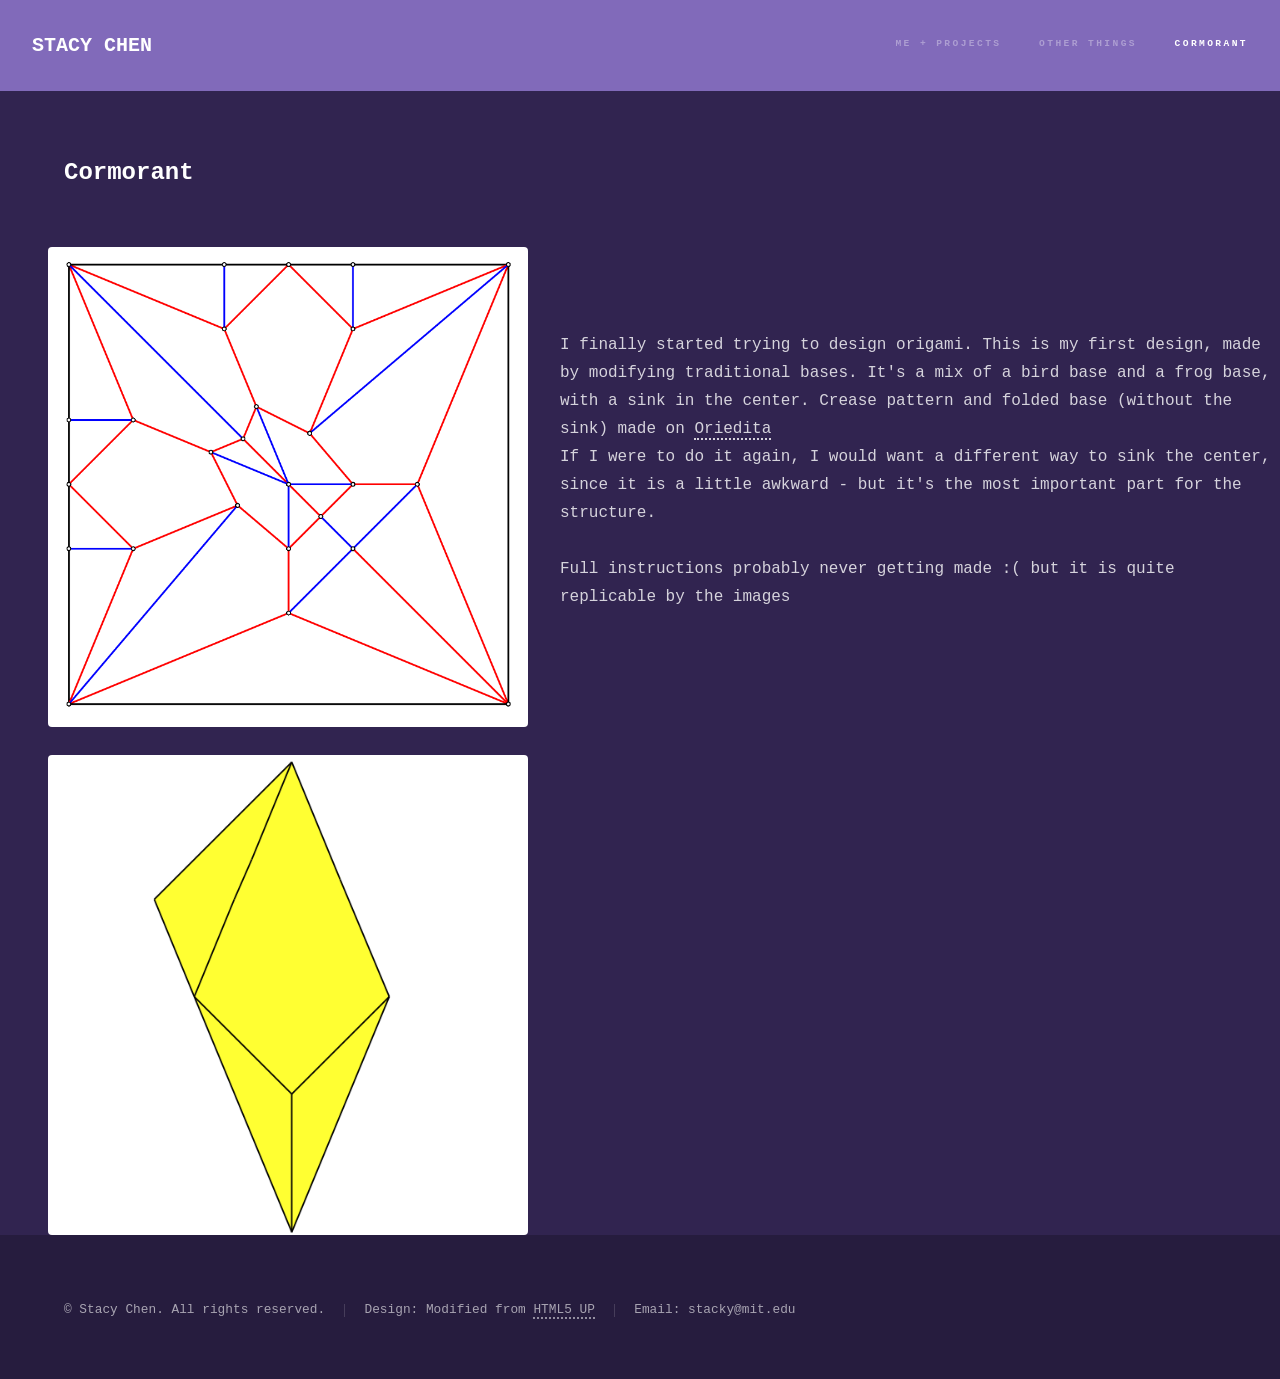
==== cormorant.html @ 3cd96c9f "init of website" ====
<!DOCTYPE HTML>
<html>
	<head>
		<title>Stacy Chen - Cormorant</title>
		<meta charset="utf-8" />
		<meta name="viewport" content="width=device-width, initial-scale=1, user-scalable=no" />
		<link rel="stylesheet" href="assets/css/main.css" />
		<noscript><link rel="stylesheet" href="assets/css/noscript.css" /></noscript>
	</head>
	<body class="is-preload">

		<!-- Header -->
			<header id="header">
				<a href="index.html" class="title">STACY CHEN</a>
				<nav>
					<ul>
						<li><a href="index.html">Me + Projects</a></li>
						<li><a href="generic.html">Other things</a></li>
						<li><a href="#"  class="active">Cormorant</a></li>
					</ul>
				</nav>
			</header>
			<div>
				<section id="main" class="wrapper">
					<div class="inner">
						<h2 class="major">Cormorant</h2>
					</div>
					<div class="container">
						<img src="images/cormorant_base_cp.png" alt="cormorant crease pattern">
						<div class="text">
							<p>
								I finally started trying to design origami. This is my first design, made by modifying traditional bases.
								It's a mix of a bird base and a frog base, with a sink in the center. Crease pattern and folded base 
								(without the sink) made on <a href="https://oriedita.github.io/">Oriedita</a>
								<br>
								If I were to do it again, I would want a different way to sink the center, since it is a little awkward 
								- but it's the most important part for the structure.
								<br><br>
								Full instructions probably never getting made :( but it is quite replicable by the images
							</p>
						</div>
					</div>
					<br>  	
					<div class="container">
						<img src="images/cormorant_base_folded.png" alt="cormorant folded base without sink">
					</div>
				</section>

			</div>

		<!-- Footer -->
			<footer id="footer" class="wrapper alt">
				<div class="inner">
					<ul class="menu">
						<li>&copy; Stacy Chen. All rights reserved.</li><li>Design: Modified from <a href="http://html5up.net">HTML5 UP</a></li><li>Email: stacky@mit.edu</li>
					</ul>
				</div>
			</footer>

		<!-- Scripts -->
			<script src="assets/js/jquery.min.js"></script>
			<script src="assets/js/jquery.scrollex.min.js"></script>
			<script src="assets/js/jquery.scrolly.min.js"></script>
			<script src="assets/js/browser.min.js"></script>
			<script src="assets/js/breakpoints.min.js"></script>
			<script src="assets/js/util.js"></script>
			<script src="assets/js/main.js"></script>

	</body>
</html>
---- assets/css/main.css ----
@import url(fontawesome-all.min.css);

/*
	Hyperspace by HTML5 UP
	html5up.net | @ajlkn
	Free for personal and commercial use under the CCA 3.0 license (html5up.net/license)
*/

html, body, div, span, applet, object,
iframe, h1, h2, h3, h4, h5, h6, p, blockquote,
pre, a, abbr, acronym, address, big, cite,
code, del, dfn, em, img, ins, kbd, q, s, samp,
small, strike, strong, sub, sup, tt, var, b,
u, i, center, dl, dt, dd, ol, ul, li, fieldset,
form, label, legend, table, caption, tbody,
tfoot, thead, tr, th, td, article, aside,
canvas, details, embed, figure, figcaption,
footer, header, hgroup, menu, nav, output, ruby,
section, summary, time, mark, audio, video {
	margin: 0;
	padding: 0;
	border: 0;
	font-size: 100%;
	font-family: "Consolas", monaco, monospace;
	vertical-align: baseline;}

	
article, aside, details, figcaption, figure,
footer, header, hgroup, menu, nav, section {
	display: block;}

body {
	line-height: 1;
}

ol, ul {
	list-style: none;
}

blockquote, q {
	quotes: none;
}

	blockquote:before, blockquote:after, q:before, q:after {
		content: '';
		content: none;
	}

table {
	border-collapse: collapse;
	border-spacing: 0;
}

body {
	-webkit-text-size-adjust: none;
}

mark {
	background-color: transparent;
	color: inherit;
}

input::-moz-focus-inner {
	border: 0;
	padding: 0;
}

input, select, textarea {
	-moz-appearance: none;
	-webkit-appearance: none;
	-ms-appearance: none;
	appearance: none;
}

/* Basic */

	@-ms-viewport {
		width: device-width;
	}

	body {
		-ms-overflow-style: scrollbar;
	}

	@media screen and (max-width: 480px) {

		html, body {
			min-width: 320px;
		}

	}

	html {
		box-sizing: border-box;
	}

	*, *:before, *:after {
		box-sizing: inherit;
	}

	body {
		background: #312450;
	}

		body.is-preload *, body.is-preload *:before, body.is-preload *:after {
			-moz-animation: none !important;
			-webkit-animation: none !important;
			-ms-animation: none !important;
			animation: none !important;
			-moz-transition: none !important;
			-webkit-transition: none !important;
			-ms-transition: none !important;
			transition: none !important;
		}

/* Type */

	body, input, select, textarea {
		color: rgba(255, 255, 255, 0.8);
		font-family: Arial, Helvetica, sans-serif;
		font-size: 16.5pt;
		font-weight: normal;
		line-height: 1.75;
	}

		@media screen and (max-width: 1680px) {

			body, input, select, textarea {
				font-size: 13pt;
			}

		}

		@media screen and (max-width: 1280px) {

			body, input, select, textarea {
				font-size: 12pt;
			}

		}

		@media screen and (max-width: 360px) {

			body, input, select, textarea {
				font-size: 11pt;
			}

		}

	a {
		-moz-transition: color 0.2s ease, border-bottom-color 0.2s ease;
		-webkit-transition: color 0.2s ease, border-bottom-color 0.2s ease;
		-ms-transition: color 0.2s ease, border-bottom-color 0.2s ease;
		transition: color 0.2s ease, border-bottom-color 0.2s ease;
		border-bottom: dotted 2px rgba(255, 255, 255, 0.8);
		color: inherit;
		text-decoration: none;
	}

		a:hover {
			border-bottom-color: transparent;
			color: #ffffff;
		}

	strong, b {
		color: #ffffff;
		font-weight: bold;
	}

	em, i {
		font-style: italic;
	}

	p {
		margin: 0 0 2em 0;
	}

	h1, h2, h3, h4, h5, h6 {
		color: #ffffff;
		font-weight: bold;
		line-height: 1.5;
		margin: 0 0 1em 0;
		
	}

		h1 a, h2 a, h3 a, h4 a, h5 a, h6 a {
			color: inherit;
			text-decoration: none;
		}

	h1 {
		font-size: 2.75em;
		margin-top: -3em;
	}

		h1.major {
			margin: 0 0 1.3em 0;
			position: relative;
			padding-bottom: 0.35em;
		}

			h1.major:after {
				background-image: -moz-linear-gradient(to right, #5e42a6, #b74e91);
				background-image: -webkit-linear-gradient(to right, #5e42a6, #b74e91);
				background-image: -ms-linear-gradient(to right, #5e42a6, #b74e91);
				background-image: linear-gradient(to right, #5e42a6, #b74e91);
				-moz-transition: max-width 0.2s ease;
				-webkit-transition: max-width 0.2s ease;
				-ms-transition: max-width 0.2s ease;
				transition: max-width 0.2s ease;
				border-radius: 0.2em;
				bottom: 0;
				content: '';
				height: 0.05em;
				position: absolute;
				right: 0;
				width: 100%;
			}

	h2 {
		font-size: 1.5em;
	}

	h3 {
		font-size: 1.1em;
	}

	h4 {
		font-size: 1em;
	}

	h5 {
		font-size: 0.8em;
	}

	h6 {
		font-size: 0.6em;
	}

	@media screen and (max-width: 736px) {

		h1 {
			font-size: 2em;
		}

		h2 {
			font-size: 1.25em;
		}

		h3 {
			font-size: 1em;
		}

		h4 {
			font-size: 0.8em;
		}

		h5 {
			font-size: 0.6em;
		}

		h6 {
			font-size: 0.6em;
		}

	}

	sub {
		font-size: 0.8em;
		position: relative;
		top: 0.5em;
	}

	sup {
		font-size: 0.8em;
		position: relative;
		top: -0.5em;
	}

	blockquote {
		border-left: solid 4px rgba(255, 255, 255, 0.15);
		font-style: italic;
		margin: 0 0 2em 0;
		padding: 0.5em 0 0.5em 2em;
	}

	code {
		background: rgba(255, 255, 255, 0.05);
		border-radius: 0.25em;
		border: solid 1px rgba(255, 255, 255, 0.15);
		font-family: "Courier New", monospace;
		font-size: 0.9em;
		margin: 0 0.25em;
		padding: 0.25em 0.65em;
	}

	pre {
		-webkit-overflow-scrolling: touch;
		font-family: "Courier New", monospace;
		font-size: 0.9em;
		margin: 0 0 2em 0;
	}

		pre code {
			display: block;
			line-height: 1.75em;
			padding: 1em 1.5em;
			overflow-x: auto;
		}

	hr {
		border: 0;
		border-bottom: solid 1px rgba(255, 255, 255, 0.15);
		margin: 2em 0;
	}

		hr.major {
			margin: 3em 0;
		}

	.align-left {
		text-align: left;
	}

	.align-center {
		text-align: center;
	}

	.align-right {
		text-align: right;
	}

.image-row {
  display: flex;
  flex-direction: row;
  justify-content: flex-start; /* Aligns left if there are fewer than 3 items */
  gap: 20px;
  flex-wrap: wrap; /* Allows 4th+ images to wrap to a new row */
}

.image-item {
  /* Calculates width for exactly 3 columns minus the gaps */
  flex: 0 1 calc(33.333% - 14px); 
  margin: 0;
  text-align: center;
  box-sizing: border-box;
}

.image-item img {
  width: 100%;
  height: auto;
  border-radius: 8px;
}

.image-item figcaption {
  margin-top: 10px;
  font-size: 0.9rem;
  color: rgba(255, 255, 255, 0.8);
}

.image-item.lighten-image {
  			/* Smooth transition animation */
			transition: filter 0.3s ease; 
		}

			.image-item.lighten-image:hover {
				/* 100% is normal. Values above 100% make it lighter */
				filter: brightness(130%); 
			}

/* Tablet view: 2 images per row */
@media (max-width: 900px) {
  .image-item {
    flex: 0 1 calc(50% - 10px);
  }
}

/* Mobile view: Stacks 1 image per row */
@media (max-width: 600px) {
  .image-item {
    flex: 0 1 100%;
  }
}


/* Row */

	/* .row {
		display: flex;
		flex-wrap: wrap;
		box-sizing: border-box;
		align-items: stretch;
	}

		.row > * {
			box-sizing: border-box;
		}

		.row.gtr-uniform > * > :last-child {
			margin-bottom: 0;
		}

		.row.aln-left {
			justify-content: flex-start;
		}

		.row.aln-center {
			justify-content: center;
		}

		.row.aln-right {
			justify-content: flex-end;
		}

		.row.aln-top {
			align-items: flex-start;
		}

		.row.aln-middle {
			align-items: center;
		}

		.row.aln-bottom {
			align-items: flex-end;
		}

		.row > .imp {
			order: -1;
		}

		.row > .col-1 {
			width: 8.33333%;
		}

		.row > .off-1 {
			margin-left: 8.33333%;
		}

		.row > .col-2 {
			width: 16.66667%;
		}

		.row > .off-2 {
			margin-left: 16.66667%;
		}

		.row > .col-3 {
			width: 25%;
		}

		.row > .off-3 {
			margin-left: 25%;
		}

		.row > .col-4 {
			width: 33.33333%;
		}

		.row > .off-4 {
			margin-left: 33.33333%;
		}

		.row > .col-5 {
			width: 41.66667%;
		}

		.row > .off-5 {
			margin-left: 41.66667%;
		}

		.row > .col-6 {
			width: 50%;
		}

		.row > .off-6 {
			margin-left: 50%;
		}

		.row > .col-7 {
			width: 58.33333%;
		}

		.row > .off-7 {
			margin-left: 58.33333%;
		}

		.row > .col-8 {
			width: 66.66667%;
		}

		.row > .off-8 {
			margin-left: 66.66667%;
		}

		.row > .col-9 {
			width: 75%;
		}

		.row > .off-9 {
			margin-left: 75%;
		}

		.row > .col-10 {
			width: 83.33333%;
		}

		.row > .off-10 {
			margin-left: 83.33333%;
		}

		.row > .col-11 {
			width: 91.66667%;
		}

		.row > .off-11 {
			margin-left: 91.66667%;
		}

		.row > .col-12 {
			width: 100%;
		}

		.row > .off-12 {
			margin-left: 100%;
		}

		.row.gtr-0 {
			margin-top: 0;
			margin-left: 0em;
		}

			.row.gtr-0 > * {
				padding: 0 0 0 0em;
			}

			.row.gtr-0.gtr-uniform {
				margin-top: 0em;
			}

				.row.gtr-0.gtr-uniform > * {
					padding-top: 0em;
				}

		.row.gtr-25 {
			margin-top: 0;
			margin-left: -0.375em;
		}

			.row.gtr-25 > * {
				padding: 0 0 0 0.375em;
			}

			.row.gtr-25.gtr-uniform {
				margin-top: -0.375em;
			}

				.row.gtr-25.gtr-uniform > * {
					padding-top: 0.375em;
				}

		.row.gtr-50 {
			margin-top: 0;
			margin-left: -0.75em;
		}

			.row.gtr-50 > * {
				padding: 0 0 0 0.75em;
			}

			.row.gtr-50.gtr-uniform {
				margin-top: -0.75em;
			}

				.row.gtr-50.gtr-uniform > * {
					padding-top: 0.75em;
				}

		.row {
			margin-top: 0;
			margin-left: -1.5em;
		}

			.row > * {
				padding: 0 0 0 1.5em;
			}

			.row.gtr-uniform {
				margin-top: -1.5em;
			}

				.row.gtr-uniform > * {
					padding-top: 1.5em;
				}

		.row.gtr-150 {
			margin-top: 0;
			margin-left: -2.25em;
		}

			.row.gtr-150 > * {
				padding: 0 0 0 2.25em;
			}

			.row.gtr-150.gtr-uniform {
				margin-top: -2.25em;
			}

				.row.gtr-150.gtr-uniform > * {
					padding-top: 2.25em;
				}

		.row.gtr-200 {
			margin-top: 0;
			margin-left: -3em;
		}

			.row.gtr-200 > * {
				padding: 0 0 0 3em;
			}

			.row.gtr-200.gtr-uniform {
				margin-top: -3em;
			}

				.row.gtr-200.gtr-uniform > * {
					padding-top: 3em;
				}

		@media screen and (max-width: 1680px) {

			.row {
				display: flex;
				flex-wrap: wrap;
				box-sizing: border-box;
				align-items: stretch;
			}

				.row > * {
					box-sizing: border-box;
				}

				.row.gtr-uniform > * > :last-child {
					margin-bottom: 0;
				}

				.row.aln-left {
					justify-content: flex-start;
				}

				.row.aln-center {
					justify-content: center;
				}

				.row.aln-right {
					justify-content: flex-end;
				}

				.row.aln-top {
					align-items: flex-start;
				}

				.row.aln-middle {
					align-items: center;
				}

				.row.aln-bottom {
					align-items: flex-end;
				}

				.row > .imp-xlarge {
					order: -1;
				}

				.row > .col-1-xlarge {
					width: 8.33333%;
				}

				.row > .off-1-xlarge {
					margin-left: 8.33333%;
				}

				.row > .col-2-xlarge {
					width: 16.66667%;
				}

				.row > .off-2-xlarge {
					margin-left: 16.66667%;
				}

				.row > .col-3-xlarge {
					width: 25%;
				}

				.row > .off-3-xlarge {
					margin-left: 25%;
				}

				.row > .col-4-xlarge {
					width: 33.33333%;
				}

				.row > .off-4-xlarge {
					margin-left: 33.33333%;
				}

				.row > .col-5-xlarge {
					width: 41.66667%;
				}

				.row > .off-5-xlarge {
					margin-left: 41.66667%;
				}

				.row > .col-6-xlarge {
					width: 50%;
				}

				.row > .off-6-xlarge {
					margin-left: 50%;
				}

				.row > .col-7-xlarge {
					width: 58.33333%;
				}

				.row > .off-7-xlarge {
					margin-left: 58.33333%;
				}

				.row > .col-8-xlarge {
					width: 66.66667%;
				}

				.row > .off-8-xlarge {
					margin-left: 66.66667%;
				}

				.row > .col-9-xlarge {
					width: 75%;
				}

				.row > .off-9-xlarge {
					margin-left: 75%;
				}

				.row > .col-10-xlarge {
					width: 83.33333%;
				}

				.row > .off-10-xlarge {
					margin-left: 83.33333%;
				}

				.row > .col-11-xlarge {
					width: 91.66667%;
				}

				.row > .off-11-xlarge {
					margin-left: 91.66667%;
				}

				.row > .col-12-xlarge {
					width: 100%;
				}

				.row > .off-12-xlarge {
					margin-left: 100%;
				}

				.row.gtr-0 {
					margin-top: 0;
					margin-left: 0em;
				}

					.row.gtr-0 > * {
						padding: 0 0 0 0em;
					}

					.row.gtr-0.gtr-uniform {
						margin-top: 0em;
					}

						.row.gtr-0.gtr-uniform > * {
							padding-top: 0em;
						}

				.row.gtr-25 {
					margin-top: 0;
					margin-left: -0.375em;
				}

					.row.gtr-25 > * {
						padding: 0 0 0 0.375em;
					}

					.row.gtr-25.gtr-uniform {
						margin-top: -0.375em;
					}

						.row.gtr-25.gtr-uniform > * {
							padding-top: 0.375em;
						}

				.row.gtr-50 {
					margin-top: 0;
					margin-left: -0.75em;
				}

					.row.gtr-50 > * {
						padding: 0 0 0 0.75em;
					}

					.row.gtr-50.gtr-uniform {
						margin-top: -0.75em;
					}

						.row.gtr-50.gtr-uniform > * {
							padding-top: 0.75em;
						}

				.row {
					margin-top: 0;
					margin-left: -1.5em;
				}

					.row > * {
						padding: 0 0 0 1.5em;
					}

					.row.gtr-uniform {
						margin-top: -1.5em;
					}

						.row.gtr-uniform > * {
							padding-top: 1.5em;
						}

				.row.gtr-150 {
					margin-top: 0;
					margin-left: -2.25em;
				}

					.row.gtr-150 > * {
						padding: 0 0 0 2.25em;
					}

					.row.gtr-150.gtr-uniform {
						margin-top: -2.25em;
					}

						.row.gtr-150.gtr-uniform > * {
							padding-top: 2.25em;
						}

				.row.gtr-200 {
					margin-top: 0;
					margin-left: -3em;
				}

					.row.gtr-200 > * {
						padding: 0 0 0 3em;
					}

					.row.gtr-200.gtr-uniform {
						margin-top: -3em;
					}

						.row.gtr-200.gtr-uniform > * {
							padding-top: 3em;
						}

		}

		@media screen and (max-width: 1280px) {

			.row {
				display: flex;
				flex-wrap: wrap;
				box-sizing: border-box;
				align-items: stretch;
			}

				.row > * {
					box-sizing: border-box;
				}

				.row.gtr-uniform > * > :last-child {
					margin-bottom: 0;
				}

				.row.aln-left {
					justify-content: flex-start;
				}

				.row.aln-center {
					justify-content: center;
				}

				.row.aln-right {
					justify-content: flex-end;
				}

				.row.aln-top {
					align-items: flex-start;
				}

				.row.aln-middle {
					align-items: center;
				}

				.row.aln-bottom {
					align-items: flex-end;
				}

				.row > .imp-large {
					order: -1;
				}

				.row > .col-1-large {
					width: 8.33333%;
				}

				.row > .off-1-large {
					margin-left: 8.33333%;
				}

				.row > .col-2-large {
					width: 16.66667%;
				}

				.row > .off-2-large {
					margin-left: 16.66667%;
				}

				.row > .col-3-large {
					width: 25%;
				}

				.row > .off-3-large {
					margin-left: 25%;
				}

				.row > .col-4-large {
					width: 33.33333%;
				}

				.row > .off-4-large {
					margin-left: 33.33333%;
				}

				.row > .col-5-large {
					width: 41.66667%;
				}

				.row > .off-5-large {
					margin-left: 41.66667%;
				}

				.row > .col-6-large {
					width: 50%;
				}

				.row > .off-6-large {
					margin-left: 50%;
				}

				.row > .col-7-large {
					width: 58.33333%;
				}

				.row > .off-7-large {
					margin-left: 58.33333%;
				}

				.row > .col-8-large {
					width: 66.66667%;
				}

				.row > .off-8-large {
					margin-left: 66.66667%;
				}

				.row > .col-9-large {
					width: 75%;
				}

				.row > .off-9-large {
					margin-left: 75%;
				}

				.row > .col-10-large {
					width: 83.33333%;
				}

				.row > .off-10-large {
					margin-left: 83.33333%;
				}

				.row > .col-11-large {
					width: 91.66667%;
				}

				.row > .off-11-large {
					margin-left: 91.66667%;
				}

				.row > .col-12-large {
					width: 100%;
				}

				.row > .off-12-large {
					margin-left: 100%;
				}

				.row.gtr-0 {
					margin-top: 0;
					margin-left: 0em;
				}

					.row.gtr-0 > * {
						padding: 0 0 0 0em;
					}

					.row.gtr-0.gtr-uniform {
						margin-top: 0em;
					}

						.row.gtr-0.gtr-uniform > * {
							padding-top: 0em;
						}

				.row.gtr-25 {
					margin-top: 0;
					margin-left: -0.375em;
				}

					.row.gtr-25 > * {
						padding: 0 0 0 0.375em;
					}

					.row.gtr-25.gtr-uniform {
						margin-top: -0.375em;
					}

						.row.gtr-25.gtr-uniform > * {
							padding-top: 0.375em;
						}

				.row.gtr-50 {
					margin-top: 0;
					margin-left: -0.75em;
				}

					.row.gtr-50 > * {
						padding: 0 0 0 0.75em;
					}

					.row.gtr-50.gtr-uniform {
						margin-top: -0.75em;
					}

						.row.gtr-50.gtr-uniform > * {
							padding-top: 0.75em;
						}

				.row {
					margin-top: 0;
					margin-left: -1.5em;
				}

					.row > * {
						padding: 0 0 0 1.5em;
					}

					.row.gtr-uniform {
						margin-top: -1.5em;
					}

						.row.gtr-uniform > * {
							padding-top: 1.5em;
						}

				.row.gtr-150 {
					margin-top: 0;
					margin-left: -2.25em;
				}

					.row.gtr-150 > * {
						padding: 0 0 0 2.25em;
					}

					.row.gtr-150.gtr-uniform {
						margin-top: -2.25em;
					}

						.row.gtr-150.gtr-uniform > * {
							padding-top: 2.25em;
						}

				.row.gtr-200 {
					margin-top: 0;
					margin-left: -3em;
				}

					.row.gtr-200 > * {
						padding: 0 0 0 3em;
					}

					.row.gtr-200.gtr-uniform {
						margin-top: -3em;
					}

						.row.gtr-200.gtr-uniform > * {
							padding-top: 3em;
						}

		}

		@media screen and (max-width: 980px) {

			.row {
				display: flex;
				flex-wrap: wrap;
				box-sizing: border-box;
				align-items: stretch;
			}

				.row > * {
					box-sizing: border-box;
				}

				.row.gtr-uniform > * > :last-child {
					margin-bottom: 0;
				}

				.row.aln-left {
					justify-content: flex-start;
				}

				.row.aln-center {
					justify-content: center;
				}

				.row.aln-right {
					justify-content: flex-end;
				}

				.row.aln-top {
					align-items: flex-start;
				}

				.row.aln-middle {
					align-items: center;
				}

				.row.aln-bottom {
					align-items: flex-end;
				}

				.row > .imp-medium {
					order: -1;
				}

				.row > .col-1-medium {
					width: 8.33333%;
				}

				.row > .off-1-medium {
					margin-left: 8.33333%;
				}

				.row > .col-2-medium {
					width: 16.66667%;
				}

				.row > .off-2-medium {
					margin-left: 16.66667%;
				}

				.row > .col-3-medium {
					width: 25%;
				}

				.row > .off-3-medium {
					margin-left: 25%;
				}

				.row > .col-4-medium {
					width: 33.33333%;
				}

				.row > .off-4-medium {
					margin-left: 33.33333%;
				}

				.row > .col-5-medium {
					width: 41.66667%;
				}

				.row > .off-5-medium {
					margin-left: 41.66667%;
				}

				.row > .col-6-medium {
					width: 50%;
				}

				.row > .off-6-medium {
					margin-left: 50%;
				}

				.row > .col-7-medium {
					width: 58.33333%;
				}

				.row > .off-7-medium {
					margin-left: 58.33333%;
				}

				.row > .col-8-medium {
					width: 66.66667%;
				}

				.row > .off-8-medium {
					margin-left: 66.66667%;
				}

				.row > .col-9-medium {
					width: 75%;
				}

				.row > .off-9-medium {
					margin-left: 75%;
				}

				.row > .col-10-medium {
					width: 83.33333%;
				}

				.row > .off-10-medium {
					margin-left: 83.33333%;
				}

				.row > .col-11-medium {
					width: 91.66667%;
				}

				.row > .off-11-medium {
					margin-left: 91.66667%;
				}

				.row > .col-12-medium {
					width: 100%;
				}

				.row > .off-12-medium {
					margin-left: 100%;
				}

				.row.gtr-0 {
					margin-top: 0;
					margin-left: 0em;
				}

					.row.gtr-0 > * {
						padding: 0 0 0 0em;
					}

					.row.gtr-0.gtr-uniform {
						margin-top: 0em;
					}

						.row.gtr-0.gtr-uniform > * {
							padding-top: 0em;
						}

				.row.gtr-25 {
					margin-top: 0;
					margin-left: -0.375em;
				}

					.row.gtr-25 > * {
						padding: 0 0 0 0.375em;
					}

					.row.gtr-25.gtr-uniform {
						margin-top: -0.375em;
					}

						.row.gtr-25.gtr-uniform > * {
							padding-top: 0.375em;
						}

				.row.gtr-50 {
					margin-top: 0;
					margin-left: -0.75em;
				}

					.row.gtr-50 > * {
						padding: 0 0 0 0.75em;
					}

					.row.gtr-50.gtr-uniform {
						margin-top: -0.75em;
					}

						.row.gtr-50.gtr-uniform > * {
							padding-top: 0.75em;
						}

				.row {
					margin-top: 0;
					margin-left: -1.5em;
				}

					.row > * {
						padding: 0 0 0 1.5em;
					}

					.row.gtr-uniform {
						margin-top: -1.5em;
					}

						.row.gtr-uniform > * {
							padding-top: 1.5em;
						}

				.row.gtr-150 {
					margin-top: 0;
					margin-left: -2.25em;
				}

					.row.gtr-150 > * {
						padding: 0 0 0 2.25em;
					}

					.row.gtr-150.gtr-uniform {
						margin-top: -2.25em;
					}

						.row.gtr-150.gtr-uniform > * {
							padding-top: 2.25em;
						}

				.row.gtr-200 {
					margin-top: 0;
					margin-left: -3em;
				}

					.row.gtr-200 > * {
						padding: 0 0 0 3em;
					}

					.row.gtr-200.gtr-uniform {
						margin-top: -3em;
					}

						.row.gtr-200.gtr-uniform > * {
							padding-top: 3em;
						}

		}

		@media screen and (max-width: 736px) {

			.row {
				display: flex;
				flex-wrap: wrap;
				box-sizing: border-box;
				align-items: stretch;
			}

				.row > * {
					box-sizing: border-box;
				}

				.row.gtr-uniform > * > :last-child {
					margin-bottom: 0;
				}

				.row.aln-left {
					justify-content: flex-start;
				}

				.row.aln-center {
					justify-content: center;
				}

				.row.aln-right {
					justify-content: flex-end;
				}

				.row.aln-top {
					align-items: flex-start;
				}

				.row.aln-middle {
					align-items: center;
				}

				.row.aln-bottom {
					align-items: flex-end;
				}

				.row > .imp-small {
					order: -1;
				}

				.row > .col-1-small {
					width: 8.33333%;
				}

				.row > .off-1-small {
					margin-left: 8.33333%;
				}

				.row > .col-2-small {
					width: 16.66667%;
				}

				.row > .off-2-small {
					margin-left: 16.66667%;
				}

				.row > .col-3-small {
					width: 25%;
				}

				.row > .off-3-small {
					margin-left: 25%;
				}

				.row > .col-4-small {
					width: 33.33333%;
				}

				.row > .off-4-small {
					margin-left: 33.33333%;
				}

				.row > .col-5-small {
					width: 41.66667%;
				}

				.row > .off-5-small {
					margin-left: 41.66667%;
				}

				.row > .col-6-small {
					width: 50%;
				}

				.row > .off-6-small {
					margin-left: 50%;
				}

				.row > .col-7-small {
					width: 58.33333%;
				}

				.row > .off-7-small {
					margin-left: 58.33333%;
				}

				.row > .col-8-small {
					width: 66.66667%;
				}

				.row > .off-8-small {
					margin-left: 66.66667%;
				}

				.row > .col-9-small {
					width: 75%;
				}

				.row > .off-9-small {
					margin-left: 75%;
				}

				.row > .col-10-small {
					width: 83.33333%;
				}

				.row > .off-10-small {
					margin-left: 83.33333%;
				}

				.row > .col-11-small {
					width: 91.66667%;
				}

				.row > .off-11-small {
					margin-left: 91.66667%;
				}

				.row > .col-12-small {
					width: 100%;
				}

				.row > .off-12-small {
					margin-left: 100%;
				}

				.row.gtr-0 {
					margin-top: 0;
					margin-left: 0em;
				}

					.row.gtr-0 > * {
						padding: 0 0 0 0em;
					}

					.row.gtr-0.gtr-uniform {
						margin-top: 0em;
					}

						.row.gtr-0.gtr-uniform > * {
							padding-top: 0em;
						}

				.row.gtr-25 {
					margin-top: 0;
					margin-left: -0.375em;
				}

					.row.gtr-25 > * {
						padding: 0 0 0 0.375em;
					}

					.row.gtr-25.gtr-uniform {
						margin-top: -0.375em;
					}

						.row.gtr-25.gtr-uniform > * {
							padding-top: 0.375em;
						}

				.row.gtr-50 {
					margin-top: 0;
					margin-left: -0.75em;
				}

					.row.gtr-50 > * {
						padding: 0 0 0 0.75em;
					}

					.row.gtr-50.gtr-uniform {
						margin-top: -0.75em;
					}

						.row.gtr-50.gtr-uniform > * {
							padding-top: 0.75em;
						}

				.row {
					margin-top: 0;
					margin-left: -1.5em;
				}

					.row > * {
						padding: 0 0 0 1.5em;
					}

					.row.gtr-uniform {
						margin-top: -1.5em;
					}

						.row.gtr-uniform > * {
							padding-top: 1.5em;
						}

				.row.gtr-150 {
					margin-top: 0;
					margin-left: -2.25em;
				}

					.row.gtr-150 > * {
						padding: 0 0 0 2.25em;
					}

					.row.gtr-150.gtr-uniform {
						margin-top: -2.25em;
					}

						.row.gtr-150.gtr-uniform > * {
							padding-top: 2.25em;
						}

				.row.gtr-200 {
					margin-top: 0;
					margin-left: -3em;
				}

					.row.gtr-200 > * {
						padding: 0 0 0 3em;
					}

					.row.gtr-200.gtr-uniform {
						margin-top: -3em;
					}

						.row.gtr-200.gtr-uniform > * {
							padding-top: 3em;
						}

		}

		@media screen and (max-width: 480px) {

			.row {
				display: flex;
				flex-wrap: wrap;
				box-sizing: border-box;
				align-items: stretch;
			}

				.row > * {
					box-sizing: border-box;
				}

				.row.gtr-uniform > * > :last-child {
					margin-bottom: 0;
				}

				.row.aln-left {
					justify-content: flex-start;
				}

				.row.aln-center {
					justify-content: center;
				}

				.row.aln-right {
					justify-content: flex-end;
				}

				.row.aln-top {
					align-items: flex-start;
				}

				.row.aln-middle {
					align-items: center;
				}

				.row.aln-bottom {
					align-items: flex-end;
				}

				.row > .imp-xsmall {
					order: -1;
				}

				.row > .col-1-xsmall {
					width: 8.33333%;
				}

				.row > .off-1-xsmall {
					margin-left: 8.33333%;
				}

				.row > .col-2-xsmall {
					width: 16.66667%;
				}

				.row > .off-2-xsmall {
					margin-left: 16.66667%;
				}

				.row > .col-3-xsmall {
					width: 25%;
				}

				.row > .off-3-xsmall {
					margin-left: 25%;
				}

				.row > .col-4-xsmall {
					width: 33.33333%;
				}

				.row > .off-4-xsmall {
					margin-left: 33.33333%;
				}

				.row > .col-5-xsmall {
					width: 41.66667%;
				}

				.row > .off-5-xsmall {
					margin-left: 41.66667%;
				}

				.row > .col-6-xsmall {
					width: 50%;
				}

				.row > .off-6-xsmall {
					margin-left: 50%;
				}

				.row > .col-7-xsmall {
					width: 58.33333%;
				}

				.row > .off-7-xsmall {
					margin-left: 58.33333%;
				}

				.row > .col-8-xsmall {
					width: 66.66667%;
				}

				.row > .off-8-xsmall {
					margin-left: 66.66667%;
				}

				.row > .col-9-xsmall {
					width: 75%;
				}

				.row > .off-9-xsmall {
					margin-left: 75%;
				}

				.row > .col-10-xsmall {
					width: 83.33333%;
				}

				.row > .off-10-xsmall {
					margin-left: 83.33333%;
				}

				.row > .col-11-xsmall {
					width: 91.66667%;
				}

				.row > .off-11-xsmall {
					margin-left: 91.66667%;
				}

				.row > .col-12-xsmall {
					width: 100%;
				}

				.row > .off-12-xsmall {
					margin-left: 100%;
				}

				.row.gtr-0 {
					margin-top: 0;
					margin-left: 0em;
				}

					.row.gtr-0 > * {
						padding: 0 0 0 0em;
					}

					.row.gtr-0.gtr-uniform {
						margin-top: 0em;
					}

						.row.gtr-0.gtr-uniform > * {
							padding-top: 0em;
						}

				.row.gtr-25 {
					margin-top: 0;
					margin-left: -0.375em;
				}

					.row.gtr-25 > * {
						padding: 0 0 0 0.375em;
					}

					.row.gtr-25.gtr-uniform {
						margin-top: -0.375em;
					}

						.row.gtr-25.gtr-uniform > * {
							padding-top: 0.375em;
						}

				.row.gtr-50 {
					margin-top: 0;
					margin-left: -0.75em;
				}

					.row.gtr-50 > * {
						padding: 0 0 0 0.75em;
					}

					.row.gtr-50.gtr-uniform {
						margin-top: -0.75em;
					}

						.row.gtr-50.gtr-uniform > * {
							padding-top: 0.75em;
						}

				.row {
					margin-top: 0;
					margin-left: -1.5em;
				}

					.row > * {
						padding: 0 0 0 1.5em;
					}

					.row.gtr-uniform {
						margin-top: -1.5em;
					}

						.row.gtr-uniform > * {
							padding-top: 1.5em;
						}

				.row.gtr-150 {
					margin-top: 0;
					margin-left: -2.25em;
				}

					.row.gtr-150 > * {
						padding: 0 0 0 2.25em;
					}

					.row.gtr-150.gtr-uniform {
						margin-top: -2.25em;
					}

						.row.gtr-150.gtr-uniform > * {
							padding-top: 2.25em;
						}

				.row.gtr-200 {
					margin-top: 0;
					margin-left: -3em;
				}

					.row.gtr-200 > * {
						padding: 0 0 0 3em;
					}

					.row.gtr-200.gtr-uniform {
						margin-top: -3em;
					}

						.row.gtr-200.gtr-uniform > * {
							padding-top: 3em;
						}

		} */

/* Box */

	.box {
		border-radius: 0.25em;
		border: solid 1px rgba(255, 255, 255, 0.15);
		margin-bottom: 2em;
		padding: 1.5em;
	}

		.box > :last-child,
		.box > :last-child > :last-child,
		.box > :last-child > :last-child > :last-child {
			margin-bottom: 0;
		}

		.box.alt {
			border: 0;
			border-radius: 0;
			padding: 0;
		}

/* Button */

	input[type="submit"],
	input[type="reset"],
	input[type="button"],
	button,
	.button {
		-moz-appearance: none;
		-webkit-appearance: none;
		-ms-appearance: none;
		appearance: none;
		-moz-transition: border-color 0.2s ease;
		-webkit-transition: border-color 0.2s ease;
		-ms-transition: border-color 0.2s ease;
		transition: border-color 0.2s ease;
		background-color: transparent;
		border: solid 1px !important;
		border-color: rgba(255, 255, 255, 0.15) !important;
		border-radius: 3em;
		color: #ffffff !important;
		cursor: pointer;
		display: inline-block;
		font-size: 0.6em;
		font-weight: bold;
		height: calc(4.75em + 2px);
		letter-spacing: 0.25em;
		line-height: 4.75em;
		outline: 0;
		padding: 0 3.75em;
		position: relative;
		text-align: center;
		text-decoration: none;
		text-transform: uppercase;
		white-space: nowrap;
	}

		input[type="submit"]:after,
		input[type="reset"]:after,
		input[type="button"]:after,
		button:after,
		.button:after {
			-moz-transform: scale(0.25);
			-webkit-transform: scale(0.25);
			-ms-transform: scale(0.25);
			transform: scale(0.25);
			pointer-events: none;
			-moz-transition: opacity 0.2s ease, -moz-transform 0.2s ease;
			-webkit-transition: opacity 0.2s ease, -webkit-transform 0.2s ease;
			-ms-transition: opacity 0.2s ease, -ms-transform 0.2s ease;
			transition: opacity 0.2s ease, transform 0.2s ease;
			background: #ffffff;
			border-radius: 3em;
			content: '';
			height: 100%;
			left: 0;
			opacity: 0;
			position: absolute;
			top: 0;
			width: 100%;
		}

		input[type="submit"].icon:before,
		input[type="reset"].icon:before,
		input[type="button"].icon:before,
		button.icon:before,
		.button.icon:before {
			margin-right: 0.75em;
		}

		input[type="submit"].fit,
		input[type="reset"].fit,
		input[type="button"].fit,
		button.fit,
		.button.fit {
			width: 100%;
		}

		input[type="submit"].small,
		input[type="reset"].small,
		input[type="button"].small,
		button.small,
		.button.small {
			font-size: 0.4em;
		}

		input[type="submit"].large,
		input[type="reset"].large,
		input[type="button"].large,
		button.large,
		.button.large {
			font-size: 0.8em;
		}

		input[type="submit"].primary,
		input[type="reset"].primary,
		input[type="button"].primary,
		button.primary,
		.button.primary {
			background-color: #ffffff;
			color: #312450 !important;
		}

			input[type="submit"].primary:after,
			input[type="reset"].primary:after,
			input[type="button"].primary:after,
			button.primary:after,
			.button.primary:after {
				display: none;
			}

		input[type="submit"].disabled, input[type="submit"]:disabled,
		input[type="reset"].disabled,
		input[type="reset"]:disabled,
		input[type="button"].disabled,
		input[type="button"]:disabled,
		button.disabled,
		button:disabled,
		.button.disabled,
		.button:disabled {
			cursor: default;
			opacity: 0.5;
			pointer-events: none;
		}

		input[type="submit"]:hover,
		input[type="reset"]:hover,
		input[type="button"]:hover,
		button:hover,
		.button:hover {
			border-color: rgba(255, 255, 255, 0.55) !important;
		}

			input[type="submit"]:hover:after,
			input[type="reset"]:hover:after,
			input[type="button"]:hover:after,
			button:hover:after,
			.button:hover:after {
				opacity: 0.05;
				-moz-transform: scale(1);
				-webkit-transform: scale(1);
				-ms-transform: scale(1);
				transform: scale(1);
			}

			input[type="submit"]:hover:active,
			input[type="reset"]:hover:active,
			input[type="button"]:hover:active,
			button:hover:active,
			.button:hover:active {
				border-color: #ffffff !important;
			}

				input[type="submit"]:hover:active:after,
				input[type="reset"]:hover:active:after,
				input[type="button"]:hover:active:after,
				button:hover:active:after,
				.button:hover:active:after {
					opacity: 0.1;
				}

/* Features */

	.features {
		display: -moz-flex;
		display: -webkit-flex;
		display: -ms-flex;
		display: flex;
		-moz-flex-wrap: wrap;
		-webkit-flex-wrap: wrap;
		-ms-flex-wrap: wrap;
		flex-wrap: wrap;
		border-radius: 0.25em;
		border: solid 1px rgba(255, 255, 255, 0.15);
		background: rgba(255, 255, 255, 0.05);
		margin: 0 0 2em 0;
	}

		.features section {
			padding: 3.5em 3em 1em 7em ;
			width: 50%;
			border-top: solid 1px rgba(255, 255, 255, 0.15);
			position: relative;
		}

			.features section:nth-child(-n + 2) {
				border-top-width: 0;
			}

			.features section:nth-child(2n) {
				border-left: solid 1px rgba(255, 255, 255, 0.15);
			}

			.features section .icon {
				-moz-transition: opacity 0.5s ease, -moz-transform 0.5s ease;
				-webkit-transition: opacity 0.5s ease, -webkit-transform 0.5s ease;
				-ms-transition: opacity 0.5s ease, -ms-transform 0.5s ease;
				transition: opacity 0.5s ease, transform 0.5s ease;
				-moz-transition-delay: 1s;
				-webkit-transition-delay: 1s;
				-ms-transition-delay: 1s;
				transition-delay: 1s;
				-moz-transform: scale(1);
				-webkit-transform: scale(1);
				-ms-transform: scale(1);
				transform: scale(1);
				position: absolute;
				left: 3em;
				top: 3em;
				opacity: 1;
			}

			.features section:nth-child(1) .icon {
				-moz-transition-delay: 0.15s;
				-webkit-transition-delay: 0.15s;
				-ms-transition-delay: 0.15s;
				transition-delay: 0.15s;
			}

			.features section:nth-child(2) .icon {
				-moz-transition-delay: 0.3s;
				-webkit-transition-delay: 0.3s;
				-ms-transition-delay: 0.3s;
				transition-delay: 0.3s;
			}

			.features section:nth-child(3) .icon {
				-moz-transition-delay: 0.45s;
				-webkit-transition-delay: 0.45s;
				-ms-transition-delay: 0.45s;
				transition-delay: 0.45s;
			}

			.features section:nth-child(4) .icon {
				-moz-transition-delay: 0.6s;
				-webkit-transition-delay: 0.6s;
				-ms-transition-delay: 0.6s;
				transition-delay: 0.6s;
			}

			.features section:nth-child(5) .icon {
				-moz-transition-delay: 0.75s;
				-webkit-transition-delay: 0.75s;
				-ms-transition-delay: 0.75s;
				transition-delay: 0.75s;
			}

			.features section:nth-child(6) .icon {
				-moz-transition-delay: 0.9s;
				-webkit-transition-delay: 0.9s;
				-ms-transition-delay: 0.9s;
				transition-delay: 0.9s;
			}

			.features section:nth-child(7) .icon {
				-moz-transition-delay: 1.05s;
				-webkit-transition-delay: 1.05s;
				-ms-transition-delay: 1.05s;
				transition-delay: 1.05s;
			}

			.features section:nth-child(8) .icon {
				-moz-transition-delay: 1.2s;
				-webkit-transition-delay: 1.2s;
				-ms-transition-delay: 1.2s;
				transition-delay: 1.2s;
			}

			.features section:nth-child(9) .icon {
				-moz-transition-delay: 1.35s;
				-webkit-transition-delay: 1.35s;
				-ms-transition-delay: 1.35s;
				transition-delay: 1.35s;
			}

			.features section:nth-child(10) .icon {
				-moz-transition-delay: 1.5s;
				-webkit-transition-delay: 1.5s;
				-ms-transition-delay: 1.5s;
				transition-delay: 1.5s;
			}

			.features section:nth-child(11) .icon {
				-moz-transition-delay: 1.65s;
				-webkit-transition-delay: 1.65s;
				-ms-transition-delay: 1.65s;
				transition-delay: 1.65s;
			}

			.features section:nth-child(12) .icon {
				-moz-transition-delay: 1.8s;
				-webkit-transition-delay: 1.8s;
				-ms-transition-delay: 1.8s;
				transition-delay: 1.8s;
			}

			.features section:nth-child(13) .icon {
				-moz-transition-delay: 1.95s;
				-webkit-transition-delay: 1.95s;
				-ms-transition-delay: 1.95s;
				transition-delay: 1.95s;
			}

			.features section:nth-child(14) .icon {
				-moz-transition-delay: 2.1s;
				-webkit-transition-delay: 2.1s;
				-ms-transition-delay: 2.1s;
				transition-delay: 2.1s;
			}

			.features section:nth-child(15) .icon {
				-moz-transition-delay: 2.25s;
				-webkit-transition-delay: 2.25s;
				-ms-transition-delay: 2.25s;
				transition-delay: 2.25s;
			}

			.features section:nth-child(16) .icon {
				-moz-transition-delay: 2.4s;
				-webkit-transition-delay: 2.4s;
				-ms-transition-delay: 2.4s;
				transition-delay: 2.4s;
			}

			.features section:nth-child(17) .icon {
				-moz-transition-delay: 2.55s;
				-webkit-transition-delay: 2.55s;
				-ms-transition-delay: 2.55s;
				transition-delay: 2.55s;
			}

			.features section:nth-child(18) .icon {
				-moz-transition-delay: 2.7s;
				-webkit-transition-delay: 2.7s;
				-ms-transition-delay: 2.7s;
				transition-delay: 2.7s;
			}

			.features section:nth-child(19) .icon {
				-moz-transition-delay: 2.85s;
				-webkit-transition-delay: 2.85s;
				-ms-transition-delay: 2.85s;
				transition-delay: 2.85s;
			}

			.features section:nth-child(20) .icon {
				-moz-transition-delay: 3s;
				-webkit-transition-delay: 3s;
				-ms-transition-delay: 3s;
				transition-delay: 3s;
			}

		.features.inactive section .icon {
			-moz-transform: scale(0.5);
			-webkit-transform: scale(0.5);
			-ms-transform: scale(0.5);
			transform: scale(0.5);
			opacity: 0;
		}

		@media screen and (max-width: 980px) {

			.features {
				display: block;
			}

				.features section {
					border-top-width: 1px !important;
					border-left-width: 0 !important;
					width: 100%;
				}

					.features section:first-child {
						border-top-width: 0 !important;
					}

		}

		@media screen and (max-width: 736px) {

			.features section {
				padding: 2.5em 1.5em 0.1em 5.5em ;
			}

				.features section .icon {
					left: 1.5em;
					top: 2em;
				}

		}

		@media screen and (max-width: 480px) {

			.features section {
				padding: 2em 1.5em 0.1em 1.5em ;
			}

				.features section .icon {
					left: 0;
					position: relative;
					top: 0;
				}

		}

/* Form */

	form {
		margin: 0 0 2em 0;
	}

		form > :last-child {
			margin-bottom: 0;
		}

		form > .fields {
			display: -moz-flex;
			display: -webkit-flex;
			display: -ms-flex;
			display: flex;
			-moz-flex-wrap: wrap;
			-webkit-flex-wrap: wrap;
			-ms-flex-wrap: wrap;
			flex-wrap: wrap;
			width: calc(100% + 3em);
			margin: -1.5em 0 2em -1.5em;
		}

			form > .fields > .field {
				-moz-flex-grow: 0;
				-webkit-flex-grow: 0;
				-ms-flex-grow: 0;
				flex-grow: 0;
				-moz-flex-shrink: 0;
				-webkit-flex-shrink: 0;
				-ms-flex-shrink: 0;
				flex-shrink: 0;
				padding: 1.5em 0 0 1.5em;
				width: calc(100% - 1.5em);
			}

				form > .fields > .field.half {
					width: calc(50% - 0.75em);
				}

				form > .fields > .field.third {
					width: calc(100%/3 - 0.5em);
				}

				form > .fields > .field.quarter {
					width: calc(25% - 0.375em);
				}

		@media screen and (max-width: 480px) {

			form > .fields {
				width: calc(100% + 3em);
				margin: -1.5em 0 2em -1.5em;
			}

				form > .fields > .field {
					padding: 1.5em 0 0 1.5em;
					width: calc(100% - 1.5em);
				}

					form > .fields > .field.half {
						width: calc(100% - 1.5em);
					}

					form > .fields > .field.third {
						width: calc(100% - 1.5em);
					}

					form > .fields > .field.quarter {
						width: calc(100% - 1.5em);
					}

		}

	label {
		color: #ffffff;
		font-weight: bold;
		line-height: 1.5;
		margin: 0 0 0.7em 0;
		display: block;
		font-size: 1.1em;
	}

	input[type="text"],
	input[type="password"],
	input[type="email"],
	input[type="tel"],
	select,
	textarea {
		-moz-appearance: none;
		-webkit-appearance: none;
		-ms-appearance: none;
		appearance: none;
		background: rgba(255, 255, 255, 0.05);
		border-radius: 0.25em;
		border: none;
		border: solid 1px rgba(255, 255, 255, 0.15);
		color: inherit;
		display: block;
		outline: 0;
		padding: 0 1em;
		text-decoration: none;
		width: 100%;
	}

		input[type="text"]:invalid,
		input[type="password"]:invalid,
		input[type="email"]:invalid,
		input[type="tel"]:invalid,
		select:invalid,
		textarea:invalid {
			box-shadow: none;
		}

		input[type="text"]:focus,
		input[type="password"]:focus,
		input[type="email"]:focus,
		input[type="tel"]:focus,
		select:focus,
		textarea:focus {
			border-color: #ffffff;
			box-shadow: 0 0 0 1px #ffffff;
		}

	select {
		background-image: url("data:image/svg+xml;charset=utf8,%3Csvg xmlns='http://www.w3.org/2000/svg' width='40' height='40' preserveAspectRatio='none' viewBox='0 0 40 40'%3E%3Cpath d='M9.4,12.3l10.4,10.4l10.4-10.4c0.2-0.2,0.5-0.4,0.9-0.4c0.3,0,0.6,0.1,0.9,0.4l3.3,3.3c0.2,0.2,0.4,0.5,0.4,0.9 c0,0.4-0.1,0.6-0.4,0.9L20.7,31.9c-0.2,0.2-0.5,0.4-0.9,0.4c-0.3,0-0.6-0.1-0.9-0.4L4.3,17.3c-0.2-0.2-0.4-0.5-0.4-0.9 c0-0.4,0.1-0.6,0.4-0.9l3.3-3.3c0.2-0.2,0.5-0.4,0.9-0.4S9.1,12.1,9.4,12.3z' fill='rgba(255, 255, 255, 0.15)' /%3E%3C/svg%3E");
		background-size: 1.25rem;
		background-repeat: no-repeat;
		background-position: calc(100% - 1rem) center;
		height: 2.75em;
		padding-right: 2.75em;
		text-overflow: ellipsis;
	}

		select option {
			color: #ffffff;
			background: #312450;
		}

		select:focus::-ms-value {
			background-color: transparent;
		}

		select::-ms-expand {
			display: none;
		}

	input[type="text"],
	input[type="password"],
	input[type="email"],
	select {
		height: 2.75em;
	}

	textarea {
		padding: 0.75em 1em;
	}

		body.is-ie textarea {
			min-height: 10em;
		}

	input[type="checkbox"],
	input[type="radio"] {
		-moz-appearance: none;
		-webkit-appearance: none;
		-ms-appearance: none;
		appearance: none;
		display: block;
		float: left;
		margin-right: -2em;
		opacity: 0;
		width: 1em;
		z-index: -1;
	}

		input[type="checkbox"] + label,
		input[type="radio"] + label {
			text-decoration: none;
			color: rgba(255, 255, 255, 0.55);
			cursor: pointer;
			display: inline-block;
			font-size: 1em;
			font-weight: normal;
			padding-left: 2.4em;
			padding-right: 0.75em;
			position: relative;
		}

			input[type="checkbox"] + label:before,
			input[type="radio"] + label:before {
				-moz-osx-font-smoothing: grayscale;
				-webkit-font-smoothing: antialiased;
				display: inline-block;
				font-style: normal;
				font-variant: normal;
				text-rendering: auto;
				line-height: 1;
				text-transform: none !important;
				font-family: 'Font Awesome 5 Free';
				font-weight: 900;
			}

			input[type="checkbox"] + label:before,
			input[type="radio"] + label:before {
				background: rgba(255, 255, 255, 0.05);
				border-radius: 0.25em;
				border: solid 1px rgba(255, 255, 255, 0.15);
				content: '';
				display: inline-block;
				font-size: 0.8em;
				height: 2.0625em;
				left: 0;
				line-height: 2.0625em;
				position: absolute;
				text-align: center;
				top: 0;
				width: 2.0625em;
			}

		input[type="checkbox"]:checked + label:before,
		input[type="radio"]:checked + label:before {
			background: #ffffff;
			border-color: #ffffff;
			color: #b74e91;
			content: '\f00c';
		}

		input[type="checkbox"]:focus + label:before,
		input[type="radio"]:focus + label:before {
			border-color: #ffffff;
			box-shadow: 0 0 0 1px #ffffff;
		}

	input[type="checkbox"] + label:before {
		border-radius: 0.25em;
	}

	input[type="radio"] + label:before {
		border-radius: 100%;
	}

	::-webkit-input-placeholder {
		color: rgba(255, 255, 255, 0.35) !important;
		opacity: 1.0;
	}

	:-moz-placeholder {
		color: rgba(255, 255, 255, 0.35) !important;
		opacity: 1.0;
	}

	::-moz-placeholder {
		color: rgba(255, 255, 255, 0.35) !important;
		opacity: 1.0;
	}

	:-ms-input-placeholder {
		color: rgba(255, 255, 255, 0.35) !important;
		opacity: 1.0;
	}

/* Icon */

	.icon {
		text-decoration: none;
		border-bottom: none;
		position: relative;
	}

		.icon:before {
			-moz-osx-font-smoothing: grayscale;
			-webkit-font-smoothing: antialiased;
			display: inline-block;
			font-style: normal;
			font-variant: normal;
			text-rendering: auto;
			line-height: 1;
			text-transform: none !important;
			font-family: 'Font Awesome 5 Free';
			font-weight: 400;
		}

		.icon > .label {
			display: none;
		}

		.icon:before {
			line-height: inherit;
		}

		.icon.solid:before {
			font-weight: 900;
		}

		.icon.brands:before {
			font-family: 'Font Awesome 5 Brands';
		}

		.icon.major {
			width: 2.5em;
			height: 2.5em;
			display: block;
			background: #ffffff;
			border-radius: 100%;
			color: #312450;
			text-align: center;
			line-height: 2.5em;
			margin: 0 0 1.3em 0;
		}

			.icon.major:before {
				font-size: 1.25em;
			}

				.wrapper.style1 .icon.major:before {
					color: #5e42a6;
				}

				.wrapper.style1-alt .icon.major:before {
					color: #493382;
				}

				.wrapper.style2 .icon.major:before {
					color: #5052b5;
				}

				.wrapper.style2-alt .icon.major:before {
					color: #3e4094;
				}

				.wrapper.style3 .icon.major:before {
					color: #b74e91;
				}

				.wrapper.style3-alt .icon.major:before {
					color: #953d75;
				}

.container {
    display: flex;
    align-items: center; /* vertically aligns text with image */
    gap: 2rem;
}

.container img {
    width: 30em;
    height: 30em;
    object-fit: cover; /* keeps image filling the square */
    flex-shrink: 0;
	margin: 0 0 0 3em;
	border-radius: 0.25em;
}

.container .text {
    flex: 1;
}

/* Image */

	.image {
		border-radius: 0.25em;
		border: 0;
		display: inline-block;
		position: relative;
	}

		.image img {
			border-radius: 0.25em;
			display: block;
		}

		.image.left, .image.right {
			max-width: 40%;
		}

			.image.left img, .image.right img {
				width: 170%;
			}

		.image.left {
			float: left;
			margin: 0 6em 1em 0;
			gap: 2em;
			top: 0.25em;
		}

		.image.right {
			float: right;
			margin: 0 3em 5em 1.5em;
			top: 0.25em;
		}

		.image.fit {
			display: block;
			margin: 0 0 2em 0;
			width: 100%;
		}

			.image.fit img {
				width: 100%;
			}

		.image.main {
			display: block;
			margin: 0 0 3em 0;
			width: 100%;
		}

			.image.main img {
				width: 100%;
			}
		.image.lighten-image {
  			/* Smooth transition animation */
			transition: filter 0.3s ease; 
		}

			.image.lighten-image:hover {
				/* 100% is normal. Values above 100% make it lighter */
				filter: brightness(130%); 
			}

/* List */

	ol {
		list-style: decimal;
		margin: 0 0 2em 0;
		padding-left: 1.25em;
	}

		ol li {
			padding-left: 0.25em;
		}

	ul {
		list-style: disc;
		margin: 0 0 2em 0;
		padding-left: 1em;
	}

		ul li {
			padding-left: 0.5em;
		}

		ul.alt {
			list-style: none;
			padding-left: 0;
		}

			ul.alt li {
				border-top: solid 1px rgba(255, 255, 255, 0.15);
				padding: 0.5em 0;
			}

				ul.alt li:first-child {
					border-top: 0;
					padding-top: 0;
				}

	dl {
		margin: 0 0 2em 0;
	}

		dl dt {
			display: block;
			font-weight: bold;
			margin: 0 0 1em 0;
		}

		dl dd {
			margin-left: 2em;
		}

/* Actions */

	ul.actions {
		display: -moz-flex;
		display: -webkit-flex;
		display: -ms-flex;
		display: flex;
		cursor: default;
		list-style: none;
		margin-left: -1em;
		padding-left: 0;
	}

		ul.actions li {
			padding: 0 0 0 1em;
			vertical-align: middle;
		}

		ul.actions.special {
			-moz-justify-content: center;
			-webkit-justify-content: center;
			-ms-justify-content: center;
			justify-content: center;
			width: 100%;
			margin-left: 0;
		}

			ul.actions.special li:first-child {
				padding-left: 0;
			}

		ul.actions.stacked {
			-moz-flex-direction: column;
			-webkit-flex-direction: column;
			-ms-flex-direction: column;
			flex-direction: column;
			margin-left: 0;
		}

			ul.actions.stacked li {
				padding: 1.3em 0 0 0;
			}

				ul.actions.stacked li:first-child {
					padding-top: 0;
				}

		ul.actions.fit {
			width: calc(100% + 1em);
		}

			ul.actions.fit li {
				-moz-flex-grow: 1;
				-webkit-flex-grow: 1;
				-ms-flex-grow: 1;
				flex-grow: 1;
				-moz-flex-shrink: 1;
				-webkit-flex-shrink: 1;
				-ms-flex-shrink: 1;
				flex-shrink: 1;
				width: 100%;
			}

				ul.actions.fit li > * {
					width: 100%;
				}

			ul.actions.fit.stacked {
				width: 100%;
			}

		@media screen and (max-width: 480px) {

			ul.actions:not(.fixed) {
				-moz-flex-direction: column;
				-webkit-flex-direction: column;
				-ms-flex-direction: column;
				flex-direction: column;
				margin-left: 0;
				width: 100% !important;
			}

				ul.actions:not(.fixed) li {
					-moz-flex-grow: 1;
					-webkit-flex-grow: 1;
					-ms-flex-grow: 1;
					flex-grow: 1;
					-moz-flex-shrink: 1;
					-webkit-flex-shrink: 1;
					-ms-flex-shrink: 1;
					flex-shrink: 1;
					padding: 1em 0 0 0;
					text-align: center;
					width: 100%;
				}

					ul.actions:not(.fixed) li > * {
						width: 100%;
					}

					ul.actions:not(.fixed) li:first-child {
						padding-top: 0;
					}

					ul.actions:not(.fixed) li input[type="submit"],
					ul.actions:not(.fixed) li input[type="reset"],
					ul.actions:not(.fixed) li input[type="button"],
					ul.actions:not(.fixed) li button,
					ul.actions:not(.fixed) li .button {
						width: 100%;
					}

						ul.actions:not(.fixed) li input[type="submit"].icon:before,
						ul.actions:not(.fixed) li input[type="reset"].icon:before,
						ul.actions:not(.fixed) li input[type="button"].icon:before,
						ul.actions:not(.fixed) li button.icon:before,
						ul.actions:not(.fixed) li .button.icon:before {
							margin-left: -0.5rem;
						}

		}

/* Contact */

	ul.contact {
		list-style: none;
		padding: 0;
	}

		ul.contact > li {
			padding: 0;
			margin: 1.5em 0 0 0;
		}

			ul.contact > li:first-child {
				margin-top: 0;
			}

/* Icons */

	ul.icons {
		cursor: default;
		list-style: none;
		padding-left: 0;
	}

		ul.icons li {
			display: inline-block;
			padding: 0 0.75em 0 0;
		}

			ul.icons li:last-child {
				padding-right: 0;
			}

			ul.icons li > a, ul.icons li > span {
				border: 0;
			}

				ul.icons li > a .label, ul.icons li > span .label {
					display: none;
				}

/* Menu */

	ul.menu {
		list-style: none;
		padding: 0;
	}

		ul.menu > li {
			border-left: solid 1px rgba(255, 255, 255, 0.15);
			display: inline-block;
			line-height: 1;
			margin-left: 1.5em;
			padding: 0 0 0 1.5em;
		}

			ul.menu > li:first-child {
				border-left: 0;
				margin: 0;
				padding-left: 0;
			}

		@media screen and (max-width: 480px) {

			ul.menu > li {
				border-left: 0;
				display: block;
				line-height: inherit;
				margin: 0.5em 0 0 0;
				padding-left: 0;
			}

		}

/* Section/Article */

	section.special, article.special {
		text-align: center;
	}

	header p {
		color: rgba(255, 255, 255, 0.35);
		position: relative;
		margin: 0 0 1.5em 0;
	}

	header h2 + p {
		font-size: 1.25em;
		margin-top: -1em;
		line-height: 1.5em;
	}

	header h3 + p {
		font-size: 1.1em;
		margin-top: -0.8em;
		line-height: 1.5em;
	}

	header h4 + p,
	header h5 + p,
	header h6 + p {
		font-size: 0.9em;
		margin-top: -0.6em;
		line-height: 1.5em;
	}

/* Split */

	.split {
		display: -moz-flex;
		display: -webkit-flex;
		display: -ms-flex;
		display: flex;
	}

		.split > * {
			width: calc(50% - 2.5em);
		}

		.split > :nth-child(2n - 1) {
			padding-right: 2.5em;
			border-right: solid 1px rgba(255, 255, 255, 0.15);
		}

		.split > :nth-child(2n) {
			padding-left: 2.5em;
		}

		.split.style1 > :nth-child(2n - 1) {
			width: calc(66.66666% - 2.5em);
		}

		.split.style1 > :nth-child(2n) {
			width: calc(33.33333% - 2.5em);
		}

		@media screen and (max-width: 1680px) {

			.split > * {
				width: calc(50% - 2em);
			}

			.split > :nth-child(2n - 1) {
				padding-right: 2em;
			}

			.split > :nth-child(2n) {
				padding-left: 2em;
			}

			.split.style1 > :nth-child(2n - 1) {
				width: calc(66.66666% - 2em);
			}

			.split.style1 > :nth-child(2n) {
				width: calc(33.33333% - 2em);
			}

		}

		@media screen and (max-width: 980px) {

			.split {
				display: block;
			}

				.split > * {
					border-top: solid 1px rgba(255, 255, 255, 0.15);
					margin: 4em 0 0 0;
					padding: 4em 0 0 0;
					width: 100% !important;
				}

				.split > :nth-child(2n - 1) {
					border-right: 0;
					padding-right: 0;
				}

				.split > :nth-child(2n) {
					padding-left: 0;
				}

				.split > :first-child {
					border-top: 0;
					margin-top: 0;
					padding-top: 0;
				}

		}

		@media screen and (max-width: 736px) {

			.split > * {
				margin: 3em 0 0 0;
				padding: 3em 0 0 0;
			}

		}

/* Spotlights */

	.spotlights > section {
		display: -moz-flex;
		display: -webkit-flex;
		display: -ms-flex;
		display: flex;
		-moz-flex-direction: row;
		-webkit-flex-direction: row;
		-ms-flex-direction: row;
		flex-direction: row;
		min-height: 22.5em;
	}

		body.is-ie .spotlights > section {
			min-height: 0;
		}

		.spotlights > section > .image {
			background-position: center center;
			background-size: cover;
			border-radius: 0;
			display: block;
			position: relative;
			width: 25em;
		}

			.spotlights > section > .image img {
				border-radius: 0;
				display: block;
			}

			.spotlights > section > .image:before {
				-moz-transition: opacity 1s ease;
				-webkit-transition: opacity 1s ease;
				-ms-transition: opacity 1s ease;
				transition: opacity 1s ease;
				background: rgba(49, 36, 80, 0.9);
				content: '';
				display: block;
				height: 100%;
				left: 0;
				opacity: 0;
				position: absolute;
				top: 0;
				width: 100%;
			}

		.spotlights > section > .content {
			padding: 4em 5em 2em 5em ;
			display: -moz-flex;
			display: -webkit-flex;
			display: -ms-flex;
			display: flex;
			-moz-flex-direction: column;
			-webkit-flex-direction: column;
			-ms-flex-direction: column;
			flex-direction: column;
			-moz-justify-content: center;
			-webkit-justify-content: center;
			-ms-justify-content: center;
			justify-content: center;
			width: 50em;
			-ms-flex: 1;
		}

			.spotlights > section > .content > .inner {
				-moz-transform: translateX(0) translateY(0);
				-webkit-transform: translateX(0) translateY(0);
				-ms-transform: translateX(0) translateY(0);
				transform: translateX(0) translateY(0);
				-moz-transition: opacity 1s ease, -moz-transform 1s ease;
				-webkit-transition: opacity 1s ease, -webkit-transform 1s ease;
				-ms-transition: opacity 1s ease, -ms-transform 1s ease;
				transition: opacity 1s ease, transform 1s ease;
				opacity: 1;
			}

		.spotlights > section:nth-child(2) {
			background-color: rgba(0, 0, 0, 0.05);
		}

		.spotlights > section:nth-child(3) {
			background-color: rgba(0, 0, 0, 0.1);
		}

		.spotlights > section.inactive > .image:before,
		body.is-preload .spotlights > section > .image:before {
			opacity: 1;
		}

		.spotlights > section.inactive > .content > .inner,
		body.is-preload .spotlights > section > .content > .inner {
			-moz-transform: translateX(-1em);
			-webkit-transform: translateX(-1em);
			-ms-transform: translateX(-1em);
			transform: translateX(-1em);
			opacity: 0;
		}

		@media screen and (max-width: 1680px) {

			.spotlights > section > .content {
				padding: 4em 4em 2em 4em ;
			}

		}

		@media screen and (max-width: 980px) {

			.spotlights > section {
				display: block;
			}

				.spotlights > section > .image {
					width: 100%;
					height: 50vh;
				}

				.spotlights > section > .content {
					width: 100%;
				}

				.spotlights > section.inactive > .content > .inner,
				body.is-preload .spotlights > section > .content > .inner {
					-moz-transform: translateY(1em);
					-webkit-transform: translateY(1em);
					-ms-transform: translateY(1em);
					transform: translateY(1em);
				}

		}

		@media screen and (max-width: 736px) {

			.spotlights > section > .image {
				height: 50vh;
				min-height: 15em;
			}

			.spotlights > section > .content {
				padding: 3em 2em 1em 2em ;
			}

		}

/* Table

	.table-wrapper {
		-webkit-overflow-scrolling: touch;
		overflow-x: auto;
	}

	table {
		margin: 0 0 2em 0;
		width: 100%;
	}

		table tbody tr {
			border: solid 1px rgba(255, 255, 255, 0.15);
			border-left: 0;
			border-right: 0;
		}

			table tbody tr:nth-child(2n + 1) {
				background-color: rgba(255, 255, 255, 0.05);
			}

		table td {
			padding: 0.75em 0.75em;
		}

		table th {
			color: #ffffff;
			font-size: 1em;
			font-weight: bold;
			padding: 0 0.75em 0.75em 0.75em;
			text-align: left;
		}

		table thead {
			border-bottom: solid 2px rgba(255, 255, 255, 0.15);
		}

		table tfoot {
			border-top: solid 2px rgba(255, 255, 255, 0.15);
		}

		table.alt {
			border-collapse: separate;
		}

			table.alt tbody tr td {
				border: solid 1px rgba(255, 255, 255, 0.15);
				border-left-width: 0;
				border-top-width: 0;
			}

				table.alt tbody tr td:first-child {
					border-left-width: 1px;
				}

			table.alt tbody tr:first-child td {
				border-top-width: 1px;
			}

			table.alt thead {
				border-bottom: 0;
			}

			table.alt tfoot {
				border-top: 0;
			} */

/* Wrapper */

	.wrapper {
		position: relative;
	}

		.wrapper > .inner {
			padding: 5em 5em 3em 5em ;
			max-width: 100%;
			width: 75em;
		}

			@media screen and (max-width: 1680px) {

				.wrapper > .inner {
					padding: 4em 4em 2em 4em ;
				}

			}

			@media screen and (max-width: 1280px) {

				.wrapper > .inner {
					width: 100%;
				}

			}

			@media screen and (max-width: 736px) {

				.wrapper > .inner {
					padding: 3em 2em 1em 2em ;
				}

			}

		.wrapper.alt {
			background-color: #261c3e;
		}

		.wrapper.style1 {
			background-color: #5e42a6;
		}

		.wrapper.style1-alt {
			background-color: #493382;
		}

		.wrapper.style2 {
			background-color: #5052b5;
		}

		.wrapper.style2-alt {
			background-color: #3e4094;
		}

		.wrapper.style3 {
			background-color: #b74e91;
		}

		.wrapper.style3-alt {
			background-color: #953d75;
		}

		.wrapper.fullscreen {
			display: -moz-flex;
			display: -webkit-flex;
			display: -ms-flex;
			display: flex;
			-moz-flex-direction: column;
			-webkit-flex-direction: column;
			-ms-flex-direction: column;
			flex-direction: column;
			-moz-justify-content: center;
			-webkit-justify-content: center;
			-ms-justify-content: center;
			justify-content: center;
			min-height: 100vh;
		}

			body.is-ie .wrapper.fullscreen {
				height: 100vh;
			}

			@media screen and (max-width: 1280px) {

				.wrapper.fullscreen {
					min-height: calc(100vh - 2.5em);
				}

					body.is-ie .wrapper.fullscreen {
						height: calc(100vh - 2.5em);
					}

			}

			@media screen and (max-width: 736px) {

				.wrapper.fullscreen {
					padding: 2em 0;
					min-height: 0;
				}

					body.is-ie .wrapper.fullscreen {
						height: auto;
					}

			}

		.wrapper.fade-up > .inner {
			-moz-transform: translateY(0);
			-webkit-transform: translateY(0);
			-ms-transform: translateY(0);
			transform: translateY(0);
			-moz-transition: opacity 1s ease, -moz-transform 1s ease;
			-webkit-transition: opacity 1s ease, -webkit-transform 1s ease;
			-ms-transition: opacity 1s ease, -ms-transform 1s ease;
			transition: opacity 1s ease, transform 1s ease;
			opacity: 1.0;
		}

		.wrapper.fade-up.inactive > .inner,
		body.is-preload .wrapper.fade-up > .inner {
			opacity: 0;
			-moz-transform: translateY(1em);
			-webkit-transform: translateY(1em);
			-ms-transform: translateY(1em);
			transform: translateY(1em);
		}

		.wrapper.fade-down > .inner {
			-moz-transform: translateY(0);
			-webkit-transform: translateY(0);
			-ms-transform: translateY(0);
			transform: translateY(0);
			-moz-transition: opacity 1s ease, -moz-transform 1s ease;
			-webkit-transition: opacity 1s ease, -webkit-transform 1s ease;
			-ms-transition: opacity 1s ease, -ms-transform 1s ease;
			transition: opacity 1s ease, transform 1s ease;
			opacity: 1.0;
		}

		.wrapper.fade-down.inactive > .inner,
		body.is-preload .wrapper.fade-down > .inner {
			opacity: 0;
			-moz-transform: translateY(-1em);
			-webkit-transform: translateY(-1em);
			-ms-transform: translateY(-1em);
			transform: translateY(-1em);
		}

		.wrapper.fade > .inner {
			-moz-transition: opacity 1s ease;
			-webkit-transition: opacity 1s ease;
			-ms-transition: opacity 1s ease;
			transition: opacity 1s ease;
			opacity: 1.0;
		}

		.wrapper.fade.inactive > .inner,
		body.is-preload .wrapper.fade > .inner {
			opacity: 0;
		}

/* Header, for generic page*/

	#header {
		display: -moz-flex;
		display: -webkit-flex;
		display: -ms-flex;
		display: flex;
		background-color: #816aba;
		cursor: default;
		padding: 1.75em 2em;
	}

		#header > .title {
			border: 0;
			color: #ffffff;
			display: block;
			font-size: 1.25em;
			font-weight: bold;
		}

		#header > nav {
			-moz-flex: 1;
			-webkit-flex: 1;
			-ms-flex: 1;
			flex: 1;
			text-align: right;
		}

			#header > nav > ul {
				margin: 0;
				padding: 0;
			}

				#header > nav > ul > li {
					display: inline-block;
					margin-left: 1.75em;
					padding: 0;
					vertical-align: middle;
				}

					#header > nav > ul > li:first-child {
						margin-left: 0;
					}

					#header > nav > ul > li a {
						border: 0;
						color: rgba(255, 255, 255, 0.35);
						display: inline-block;
						font-size: 0.6em;
						font-weight: bold;
						letter-spacing: 0.25em;
						text-transform: uppercase;
					}

						#header > nav > ul > li a:hover {
							color: rgba(255, 255, 255, 0.55);
						}

						#header > nav > ul > li a.active {
							color: #ffffff;
						}

		@media screen and (max-width: 736px) {

			#header {
				padding: 1em 2em;
			}

		}

		@media screen and (max-width: 480px) {

			#header {
				display: block;
				padding: 0 2em;
				text-align: left;
			}

				#header .title {
					font-size: 1.25em;
					padding: 1em 0;
				}

				#header > nav {
					border-top: solid 1px rgba(255, 255, 255, 0.15);
					text-align: inherit;
				}

					#header > nav > ul > li {
						margin-left: 1.5em;
					}

						#header > nav > ul > li a {
							height: 6em;
							line-height: 6em;
						}

		}

/* Wrapper (main) */

	#sidebar + #wrapper {
		margin-left: 18em;
	}

		@media screen and (max-width: 1280px) {

			#sidebar + #wrapper {
				margin-left: 0;
				padding-top: 3.5em;
			}

		}

		@media screen and (max-width: 736px) {

			#sidebar + #wrapper {
				padding-top: 0;
			}

		}

	#header + #wrapper > .wrapper > .inner {
		margin: 0 auto;
	}

/* Footer */

	#sidebar + #wrapper + #footer {
		margin-left: 18em;
	}

		@media screen and (max-width: 1280px) {

			#sidebar + #wrapper + #footer {
				margin-left: 0;
			}

		}

	#footer > .inner a {
		border-bottom-color: rgba(255, 255, 255, 0.5);
	}

		#footer > .inner a:hover {
			border-bottom-color: transparent;
		}

	#footer > .inner .menu {
		font-size: 0.8em;
		color: rgba(255, 255, 255, 0.6);
	}

	#header + #wrapper + #footer > .inner {
		margin: 0 auto;
	}

/* Sidebar */

#sidebar {
	padding: 2.5em 2.5em 0.5em 2.5em;
	background: #312450;
	cursor: default;
	height: 100vh;
	left: 0;
	overflow-x: hidden;
	overflow-y: auto;
	position: fixed;
	text-align: right;
	top: 0;
	width: 18em;
	z-index: 10000;
}

	#sidebar > .inner {
		display: -moz-flex;
		display: -webkit-flex;
		display: -ms-flex;
		display: flex;
		-moz-flex-direction: column;
		-webkit-flex-direction: column;
		-ms-flex-direction: column;
		flex-direction: column;
		-moz-justify-content: center;
		-webkit-justify-content: center;
		-ms-justify-content: center;
		justify-content: center;
		-moz-transform: translateY(0);
		-webkit-transform: translateY(0);
		-ms-transform: translateY(0);
		transform: translateY(0);
		-moz-transition: opacity 1s ease;
		-webkit-transition: opacity 1s ease;
		-ms-transition: opacity 1s ease;
		transition: opacity 1s ease;
		min-height: 100%;
		opacity: 1;
		width: 100%;

		/* added */
		position: relative;
		align-items: center;
	}

		body.is-ie #sidebar > .inner {
			height: 100%;
		}

	#sidebar > .inner > .logo {
		/* place logo text on left side */
		position: absolute;
		top: 2.5em;
		left: 0;
		text-align: left;
		transform: none;
		z-index: 1;
	}

	/* keep nav centered */
	#sidebar nav {
		width: 100%;
		text-align: center;
	}

	#sidebar nav > ul {
		list-style: none;
		padding: 0;
	}

		#sidebar nav > ul > li {
			-moz-transform: translateY(0);
			-webkit-transform: translateY(0);
			-ms-transform: translateY(0);
			transform: translateY(0);
			-moz-transition: opacity 0.15s ease, -moz-transform 0.75s ease;
			-webkit-transition: opacity 0.15s ease, -webkit-transform 0.75s ease;
			-ms-transition: opacity 0.15s ease, -ms-transform 0.75s ease;
			transition: opacity 0.15s ease, transform 0.75s ease;
			margin: 1.5em 0 0 0;
			opacity: 1;
			padding: 0;
			position: relative;
		}

			#sidebar nav > ul > li:first-child {
				margin: 0;
			}

			#sidebar nav > ul > li:nth-child(1) {
				-moz-transition-delay: 0.45s;
				-webkit-transition-delay: 0.45s;
				-ms-transition-delay: 0.45s;
				transition-delay: 0.45s;
			}

			#sidebar nav > ul > li:nth-child(2) {
				-moz-transition-delay: 0.55s;
				-webkit-transition-delay: 0.55s;
				-ms-transition-delay: 0.55s;
				transition-delay: 0.55s;
			}

	#sidebar nav a {
		-moz-transition: color 0.2s ease;
		-webkit-transition: color 0.2s ease;
		-ms-transition: color 0.2s ease;
		transition: color 0.2s ease;
		border: 0;
		color: rgba(255, 255, 255, 0.35);
		display: block;
		font-size: 0.6em;
		font-weight: bold;
		letter-spacing: 0.25em;
		line-height: 1.75;
		outline: 0;
		padding: 1.35em 0;
		position: relative;
		text-decoration: none;
		text-transform: uppercase;
	}

		#sidebar nav a:before, #sidebar nav a:after {
			border-radius: 0.2em;
			bottom: 0;
			content: '';
			height: 0.2em;
			position: absolute;
			right: 0;
			width: 100%;
		}

		#sidebar nav a:before {
			background: #3c2c62;
		}

		#sidebar nav a:after {
			background-image: -moz-linear-gradient(to right, #5e42a6, #b74e91);
			background-image: -webkit-linear-gradient(to right, #5e42a6, #b74e91);
			background-image: -ms-linear-gradient(to right, #5e42a6, #b74e91);
			background-image: linear-gradient(to right, #5e42a6, #b74e91);
			-moz-transition: max-width 0.2s ease;
			-webkit-transition: max-width 0.2s ease;
			-ms-transition: max-width 0.2s ease;
			transition: max-width 0.2s ease;
			max-width: 0;
		}

		#sidebar nav a:hover {
			color: rgba(255, 255, 255, 0.55);
		}

		#sidebar nav a.active {
			color: #ffffff;
		}

			#sidebar nav a.active:after {
				max-width: 100%;
			}

	body.is-preload #sidebar > .inner {
		opacity: 0;
	}

	body.is-preload #sidebar nav ul li {
		-moz-transform: translateY(2em);
		-webkit-transform: translateY(2em);
		-ms-transform: translateY(2em);
		transform: translateY(2em);
		opacity: 0;
	}

	@media screen and (max-width: 1280px) {

		#sidebar {
			height: 3.5em;
			left: 0;
			line-height: 3.5em;
			overflow: hidden;
			padding: 0;
			text-align: center;
			top: 0;
			width: 100%;
		}

			#sidebar > .inner {
				-moz-flex-direction: row;
				-webkit-flex-direction: row;
				-ms-flex-direction: row;
				flex-direction: row;
				-moz-align-items: -moz-stretch;
				-webkit-align-items: -webkit-stretch;
				-ms-align-items: -ms-stretch;
				align-items: stretch;
				height: inherit;
				line-height: inherit;
				position: relative;
			}

			#sidebar > .inner > .logo {
				position: absolute;
				left: 3em;
				top: 0;
				height: inherit;
				line-height: inherit;
				text-align: left;
				transform: none;
			}

			#sidebar nav {
				height: inherit;
				line-height: inherit;
				width: 100%;
				text-align: center;
			}

				#sidebar nav ul {
					display: -moz-flex;
					display: -webkit-flex;
					display: -ms-flex;
					display: flex;
					height: inherit;
					line-height: inherit;
					margin: 0;
					justify-content: center;
					width: 100%;
				}

					#sidebar nav ul li {
						display: block;
						height: inherit;
						line-height: inherit;
						margin: 0 0 0 2em;
						padding: 0;
					}

				#sidebar nav a {
					height: inherit;
					line-height: inherit;
					padding: 0;
				}

					#sidebar nav a:after {
						background-image: none;
						background-color: #b74e91;
					}
	}

		@media screen and (max-width: 736px) {

			#sidebar {
				display: none;
			}

		}

/* Intro */

	#intro {
		background-attachment: fixed;
		/* background-image: url("images/intro.svg"); */
		background-position: top right;
		background-repeat: no-repeat;
		background-size: 100% 100%;
	}

		#intro p {
			font-size: 1.25em;
		}

			@media screen and (max-width: 980px) {

				#intro p br {
					display: none;
				}

			}

			@media screen and (max-width: 736px) {

				#intro p {
					font-size: 1em;
				}

			}

		@media screen and (max-width: 1280px) {

			#intro {
				background-attachment: scroll;
			}

		}
---- assets/css/noscript.css ----
/*
	Hyperspace by HTML5 UP
	html5up.net | @ajlkn
	Free for personal and commercial use under the CCA 3.0 license (html5up.net/license)
*/

/* Spotlights */

	.spotlights > section > .image:before {
		opacity: 0 !important;
	}

	.spotlights > section > .content > .inner {
		-moz-transform: none !important;
		-webkit-transform: none !important;
		-ms-transform: none !important;
		transform: none !important;
		opacity: 1 !important;
	}

/* Wrapper */

	.wrapper > .inner {
		opacity: 1 !important;
		-moz-transform: none !important;
		-webkit-transform: none !important;
		-ms-transform: none !important;
		transform: none !important;
	}

/* Sidebar */

	#sidebar > .inner {
		opacity: 1 !important;
	}

	#sidebar nav > ul > li {
		-moz-transform: none !important;
		-webkit-transform: none !important;
		-ms-transform: none !important;
		transform: none !important;
		opacity: 1 !important;
	}
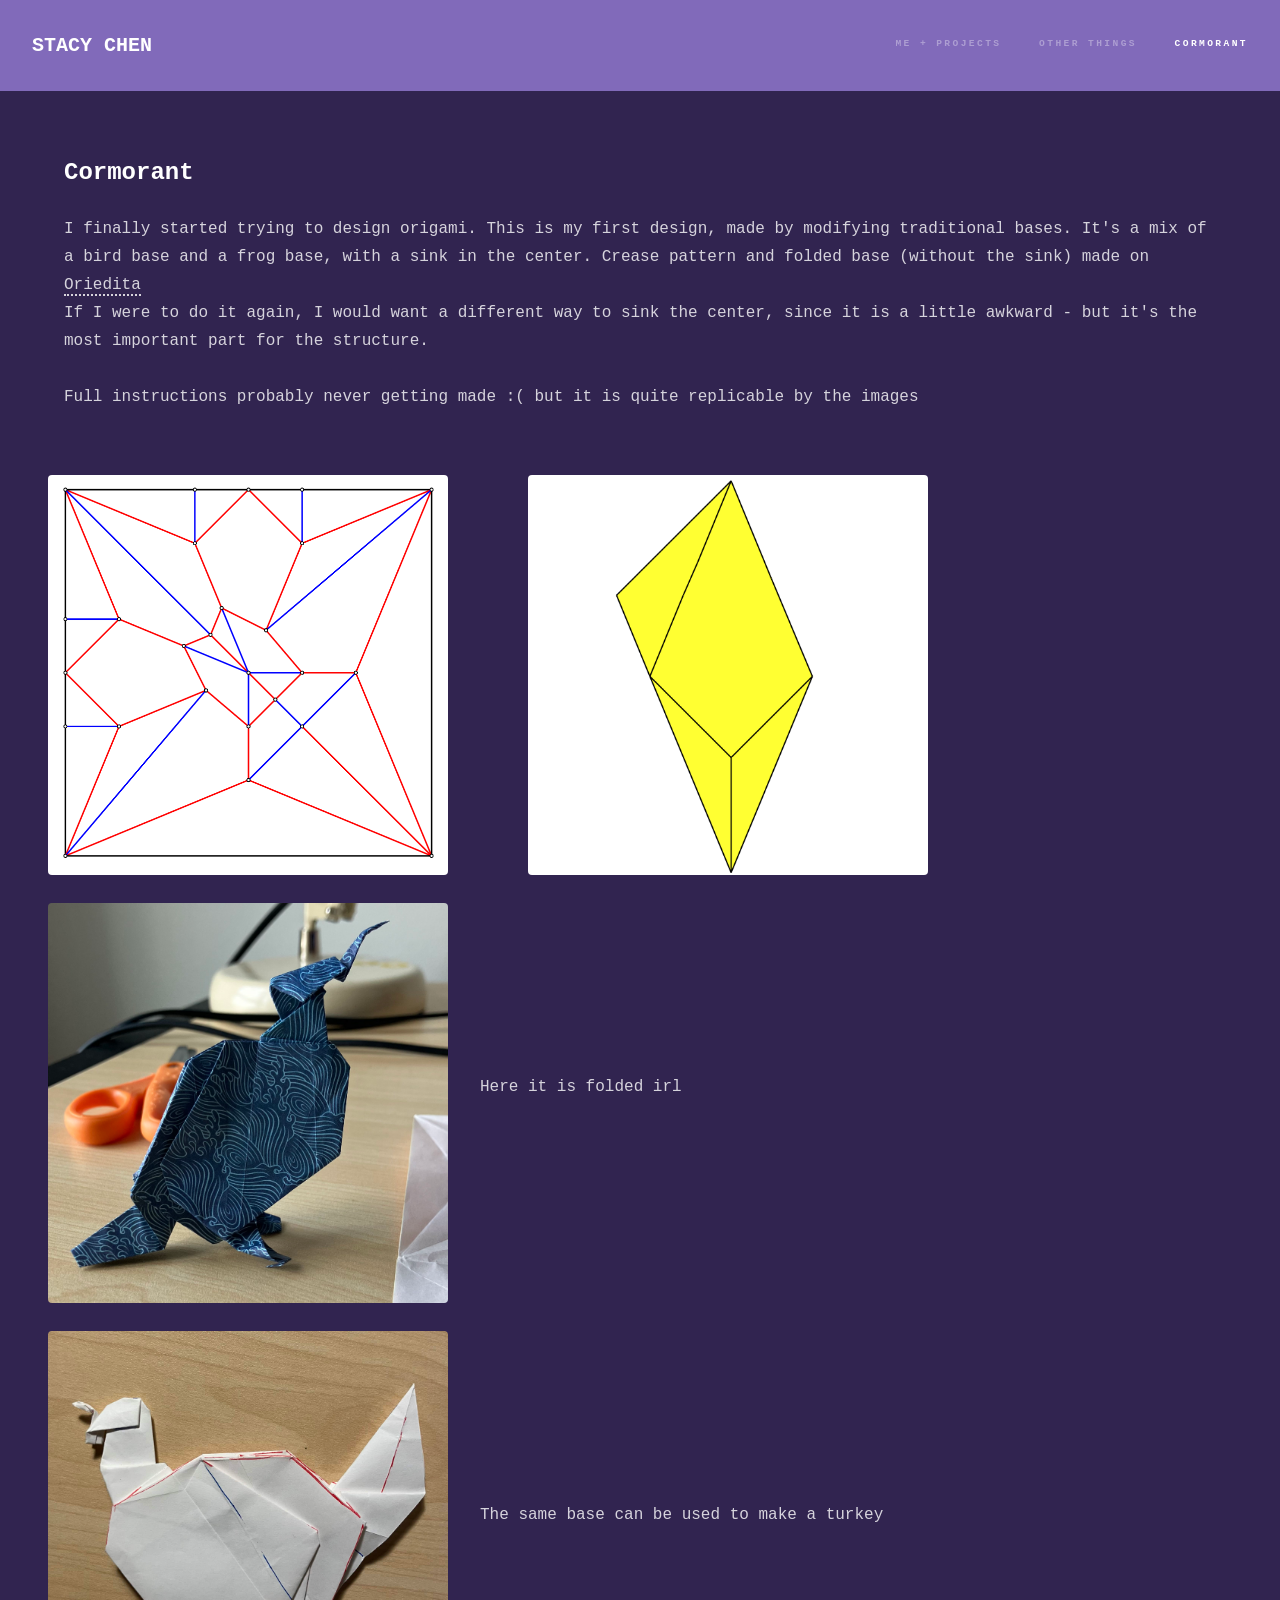
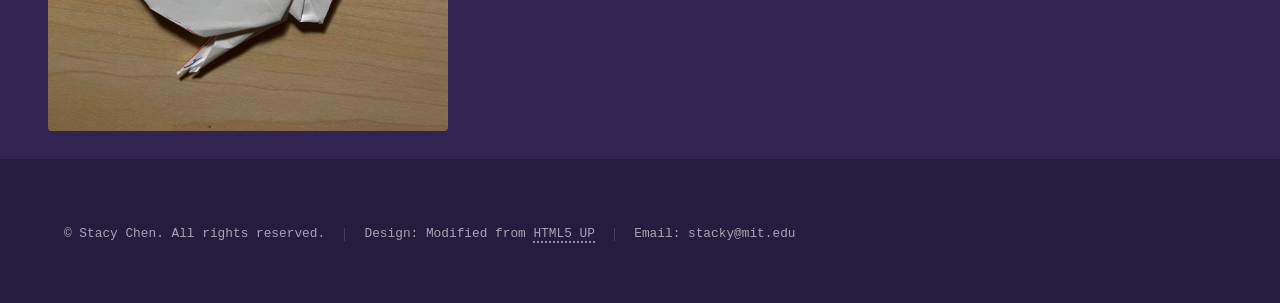
==== commit df000c9d: "trying to fix webpage" ====
--- a/cormorant.html
+++ b/cormorant.html
@@ -24,30 +24,38 @@
 				<section id="main" class="wrapper">
 					<div class="inner">
 						<h2 class="major">Cormorant</h2>
+						<p>
+							I finally started trying to design origami. This is my first design, made by modifying traditional bases.
+							It's a mix of a bird base and a frog base, with a sink in the center. Crease pattern and folded base 
+							(without the sink) made on <a href="https://oriedita.github.io/">Oriedita</a>
+							<br>
+							If I were to do it again, I would want a different way to sink the center, since it is a little awkward 
+							- but it's the most important part for the structure.
+							<br><br>
+							Full instructions probably never getting made :( but it is quite replicable by the images
+						</p>
 					</div>
 					<div class="container">
 						<img src="images/cormorant_base_cp.png" alt="cormorant crease pattern">
-						<div class="text">
-							<p>
-								I finally started trying to design origami. This is my first design, made by modifying traditional bases.
-								It's a mix of a bird base and a frog base, with a sink in the center. Crease pattern and folded base 
-								(without the sink) made on <a href="https://oriedita.github.io/">Oriedita</a>
-								<br>
-								If I were to do it again, I would want a different way to sink the center, since it is a little awkward 
-								- but it's the most important part for the structure.
-								<br><br>
-								Full instructions probably never getting made :( but it is quite replicable by the images
-							</p>
-						</div>
+						<img src="images/cormorant_base_folded.png" alt="cormorant folded base without sink">
 					</div>
 					<br>  	
 					<div class="container">
-						<img src="images/cormorant_base_folded.png" alt="cormorant folded base without sink">
+						<img src="images/cormorant_folded.jpg" alt="cormorant folded with paper">
+						<div class="text">
+							<p>Here it is folded irl</p>
+						</div>
+					</div>
+					<br>
+					<div class="container">
+						<img src="images/turkey_folded.jpg" alt="turkey folded with paper">
+						<div class="text">
+							<p>The same base can be used to make a turkey</p>
+						</div>
 					</div>
 				</section>
-
 			</div>
-
+			<br>
 		<!-- Footer -->
 			<footer id="footer" class="wrapper alt">
 				<div class="inner">
--- a/assets/css/main.css
+++ b/assets/css/main.css
@@ -2622,8 +2622,8 @@
 }
 
 .container img {
-    width: 30em;
-    height: 30em;
+    width: 25em;
+    height: 25em;
     object-fit: cover; /* keeps image filling the square */
     flex-shrink: 0;
 	margin: 0 0 0 3em;
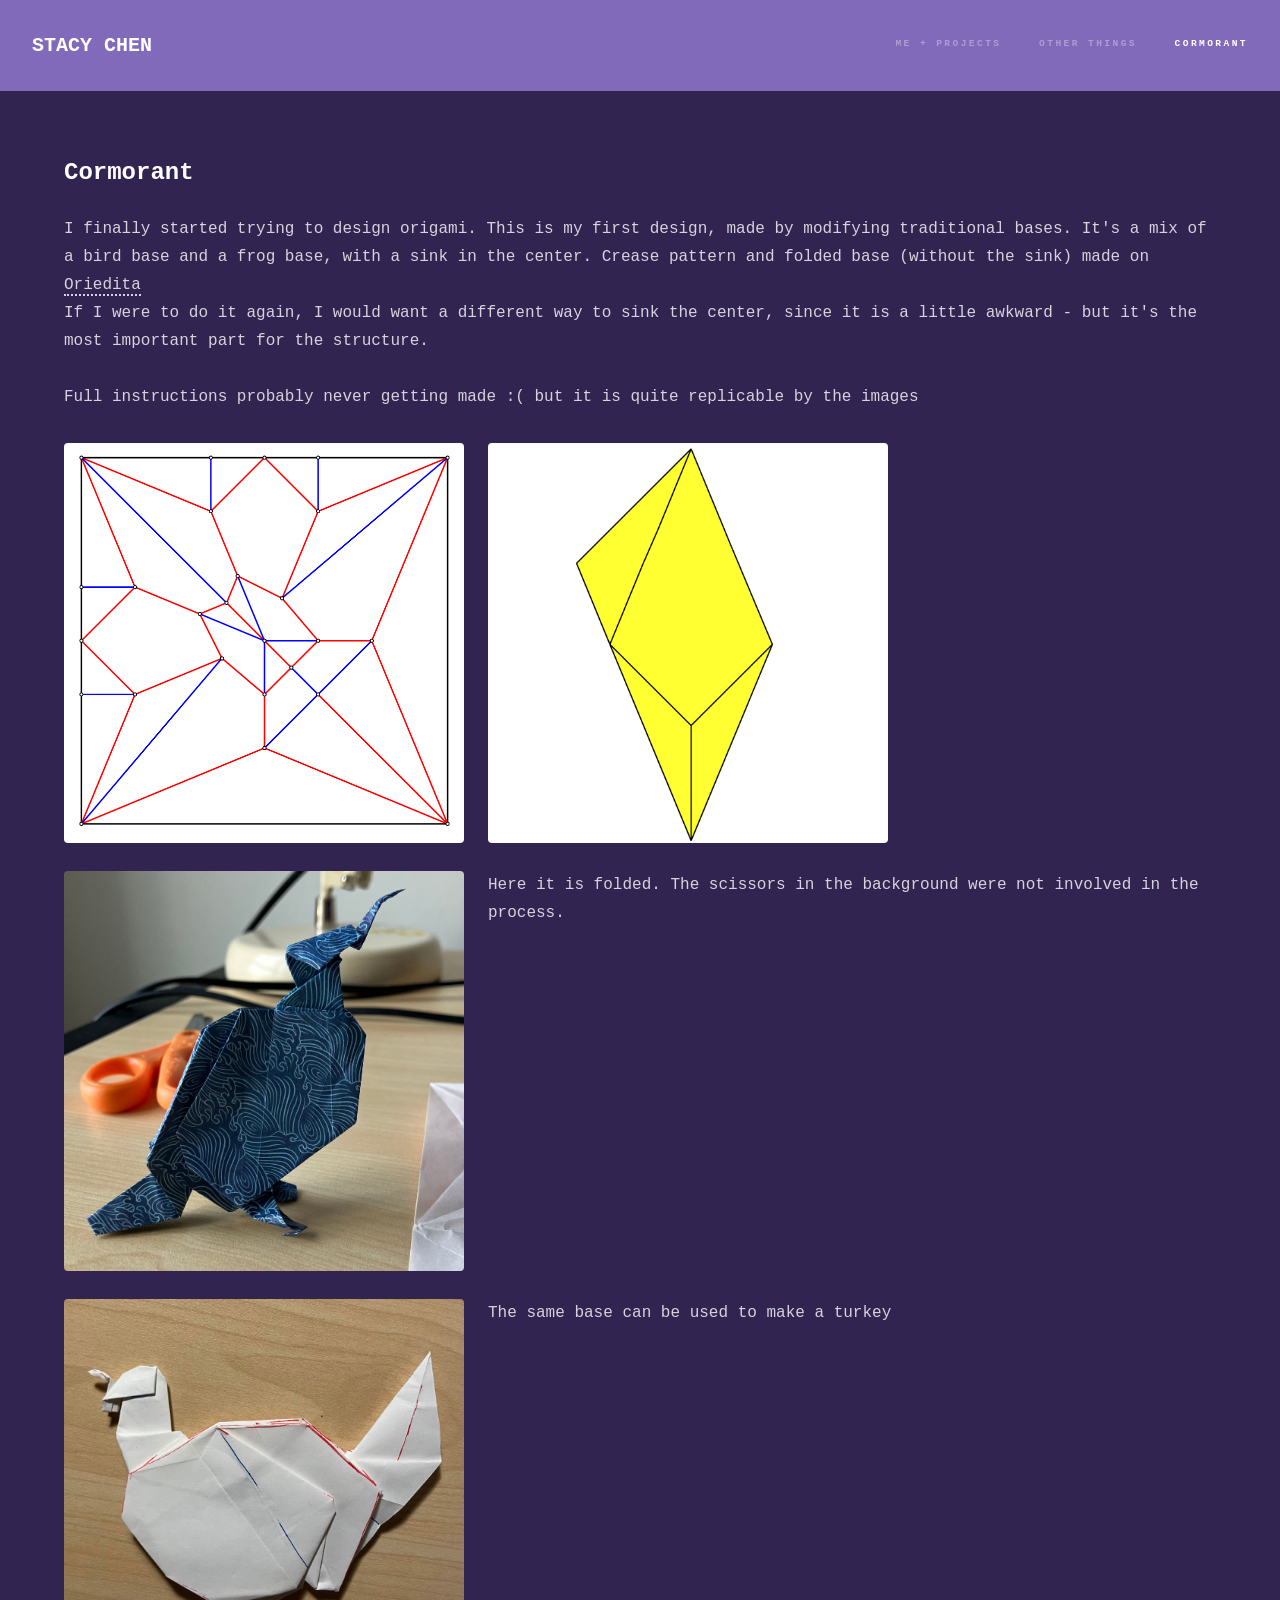
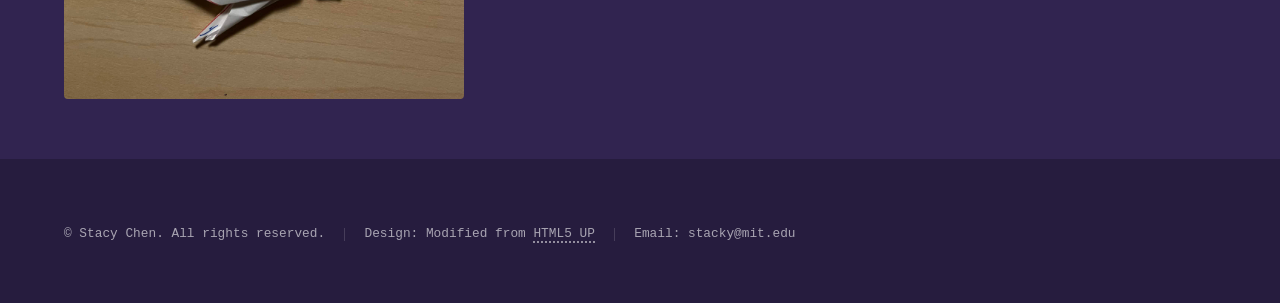
==== commit 2d983f4c: "added species distribution modelling" ====
--- a/cormorant.html
+++ b/cormorant.html
@@ -15,7 +15,7 @@
 				<nav>
 					<ul>
 						<li><a href="index.html">Me + Projects</a></li>
-						<li><a href="generic.html">Other things</a></li>
+						<li><a href="index.html#other_things">Other things</a></li>
 						<li><a href="#"  class="active">Cormorant</a></li>
 					</ul>
 				</nav>
@@ -34,23 +34,23 @@
 							<br><br>
 							Full instructions probably never getting made :( but it is quite replicable by the images
 						</p>
-					</div>
-					<div class="container">
-						<img src="images/cormorant_base_cp.png" alt="cormorant crease pattern">
-						<img src="images/cormorant_base_folded.png" alt="cormorant folded base without sink">
-					</div>
-					<br>  	
-					<div class="container">
-						<img src="images/cormorant_folded.jpg" alt="cormorant folded with paper">
-						<div class="text">
-							<p>Here it is folded irl</p>
+						<div class="container">
+							<img src="images/cormorant_base_cp.png" alt="cormorant crease pattern">
+							<img src="images/cormorant_base_folded.png" alt="cormorant folded base without sink">
 						</div>
-					</div>
-					<br>
-					<div class="container">
-						<img src="images/turkey_folded.jpg" alt="turkey folded with paper">
-						<div class="text">
-							<p>The same base can be used to make a turkey</p>
+						<br>  	
+						<div class="container">
+							<img src="images/cormorant_folded.jpg" alt="cormorant folded with paper">
+							<div class="text">
+								<p>Here it is folded. The scissors in the background were not involved in the process.</p>
+							</div>
+						</div>
+						<br>
+						<div class="container">
+							<img src="images/turkey_folded.jpg" alt="turkey folded with paper">
+							<div class="text">
+								<p>The same base can be used to make a turkey</p>
+							</div>
 						</div>
 					</div>
 				</section>
--- a/assets/css/main.css
+++ b/assets/css/main.css
@@ -381,1475 +381,6 @@
     flex: 0 1 100%;
   }
 }
-
-
-/* Row */
-
-	/* .row {
-		display: flex;
-		flex-wrap: wrap;
-		box-sizing: border-box;
-		align-items: stretch;
-	}
-
-		.row > * {
-			box-sizing: border-box;
-		}
-
-		.row.gtr-uniform > * > :last-child {
-			margin-bottom: 0;
-		}
-
-		.row.aln-left {
-			justify-content: flex-start;
-		}
-
-		.row.aln-center {
-			justify-content: center;
-		}
-
-		.row.aln-right {
-			justify-content: flex-end;
-		}
-
-		.row.aln-top {
-			align-items: flex-start;
-		}
-
-		.row.aln-middle {
-			align-items: center;
-		}
-
-		.row.aln-bottom {
-			align-items: flex-end;
-		}
-
-		.row > .imp {
-			order: -1;
-		}
-
-		.row > .col-1 {
-			width: 8.33333%;
-		}
-
-		.row > .off-1 {
-			margin-left: 8.33333%;
-		}
-
-		.row > .col-2 {
-			width: 16.66667%;
-		}
-
-		.row > .off-2 {
-			margin-left: 16.66667%;
-		}
-
-		.row > .col-3 {
-			width: 25%;
-		}
-
-		.row > .off-3 {
-			margin-left: 25%;
-		}
-
-		.row > .col-4 {
-			width: 33.33333%;
-		}
-
-		.row > .off-4 {
-			margin-left: 33.33333%;
-		}
-
-		.row > .col-5 {
-			width: 41.66667%;
-		}
-
-		.row > .off-5 {
-			margin-left: 41.66667%;
-		}
-
-		.row > .col-6 {
-			width: 50%;
-		}
-
-		.row > .off-6 {
-			margin-left: 50%;
-		}
-
-		.row > .col-7 {
-			width: 58.33333%;
-		}
-
-		.row > .off-7 {
-			margin-left: 58.33333%;
-		}
-
-		.row > .col-8 {
-			width: 66.66667%;
-		}
-
-		.row > .off-8 {
-			margin-left: 66.66667%;
-		}
-
-		.row > .col-9 {
-			width: 75%;
-		}
-
-		.row > .off-9 {
-			margin-left: 75%;
-		}
-
-		.row > .col-10 {
-			width: 83.33333%;
-		}
-
-		.row > .off-10 {
-			margin-left: 83.33333%;
-		}
-
-		.row > .col-11 {
-			width: 91.66667%;
-		}
-
-		.row > .off-11 {
-			margin-left: 91.66667%;
-		}
-
-		.row > .col-12 {
-			width: 100%;
-		}
-
-		.row > .off-12 {
-			margin-left: 100%;
-		}
-
-		.row.gtr-0 {
-			margin-top: 0;
-			margin-left: 0em;
-		}
-
-			.row.gtr-0 > * {
-				padding: 0 0 0 0em;
-			}
-
-			.row.gtr-0.gtr-uniform {
-				margin-top: 0em;
-			}
-
-				.row.gtr-0.gtr-uniform > * {
-					padding-top: 0em;
-				}
-
-		.row.gtr-25 {
-			margin-top: 0;
-			margin-left: -0.375em;
-		}
-
-			.row.gtr-25 > * {
-				padding: 0 0 0 0.375em;
-			}
-
-			.row.gtr-25.gtr-uniform {
-				margin-top: -0.375em;
-			}
-
-				.row.gtr-25.gtr-uniform > * {
-					padding-top: 0.375em;
-				}
-
-		.row.gtr-50 {
-			margin-top: 0;
-			margin-left: -0.75em;
-		}
-
-			.row.gtr-50 > * {
-				padding: 0 0 0 0.75em;
-			}
-
-			.row.gtr-50.gtr-uniform {
-				margin-top: -0.75em;
-			}
-
-				.row.gtr-50.gtr-uniform > * {
-					padding-top: 0.75em;
-				}
-
-		.row {
-			margin-top: 0;
-			margin-left: -1.5em;
-		}
-
-			.row > * {
-				padding: 0 0 0 1.5em;
-			}
-
-			.row.gtr-uniform {
-				margin-top: -1.5em;
-			}
-
-				.row.gtr-uniform > * {
-					padding-top: 1.5em;
-				}
-
-		.row.gtr-150 {
-			margin-top: 0;
-			margin-left: -2.25em;
-		}
-
-			.row.gtr-150 > * {
-				padding: 0 0 0 2.25em;
-			}
-
-			.row.gtr-150.gtr-uniform {
-				margin-top: -2.25em;
-			}
-
-				.row.gtr-150.gtr-uniform > * {
-					padding-top: 2.25em;
-				}
-
-		.row.gtr-200 {
-			margin-top: 0;
-			margin-left: -3em;
-		}
-
-			.row.gtr-200 > * {
-				padding: 0 0 0 3em;
-			}
-
-			.row.gtr-200.gtr-uniform {
-				margin-top: -3em;
-			}
-
-				.row.gtr-200.gtr-uniform > * {
-					padding-top: 3em;
-				}
-
-		@media screen and (max-width: 1680px) {
-
-			.row {
-				display: flex;
-				flex-wrap: wrap;
-				box-sizing: border-box;
-				align-items: stretch;
-			}
-
-				.row > * {
-					box-sizing: border-box;
-				}
-
-				.row.gtr-uniform > * > :last-child {
-					margin-bottom: 0;
-				}
-
-				.row.aln-left {
-					justify-content: flex-start;
-				}
-
-				.row.aln-center {
-					justify-content: center;
-				}
-
-				.row.aln-right {
-					justify-content: flex-end;
-				}
-
-				.row.aln-top {
-					align-items: flex-start;
-				}
-
-				.row.aln-middle {
-					align-items: center;
-				}
-
-				.row.aln-bottom {
-					align-items: flex-end;
-				}
-
-				.row > .imp-xlarge {
-					order: -1;
-				}
-
-				.row > .col-1-xlarge {
-					width: 8.33333%;
-				}
-
-				.row > .off-1-xlarge {
-					margin-left: 8.33333%;
-				}
-
-				.row > .col-2-xlarge {
-					width: 16.66667%;
-				}
-
-				.row > .off-2-xlarge {
-					margin-left: 16.66667%;
-				}
-
-				.row > .col-3-xlarge {
-					width: 25%;
-				}
-
-				.row > .off-3-xlarge {
-					margin-left: 25%;
-				}
-
-				.row > .col-4-xlarge {
-					width: 33.33333%;
-				}
-
-				.row > .off-4-xlarge {
-					margin-left: 33.33333%;
-				}
-
-				.row > .col-5-xlarge {
-					width: 41.66667%;
-				}
-
-				.row > .off-5-xlarge {
-					margin-left: 41.66667%;
-				}
-
-				.row > .col-6-xlarge {
-					width: 50%;
-				}
-
-				.row > .off-6-xlarge {
-					margin-left: 50%;
-				}
-
-				.row > .col-7-xlarge {
-					width: 58.33333%;
-				}
-
-				.row > .off-7-xlarge {
-					margin-left: 58.33333%;
-				}
-
-				.row > .col-8-xlarge {
-					width: 66.66667%;
-				}
-
-				.row > .off-8-xlarge {
-					margin-left: 66.66667%;
-				}
-
-				.row > .col-9-xlarge {
-					width: 75%;
-				}
-
-				.row > .off-9-xlarge {
-					margin-left: 75%;
-				}
-
-				.row > .col-10-xlarge {
-					width: 83.33333%;
-				}
-
-				.row > .off-10-xlarge {
-					margin-left: 83.33333%;
-				}
-
-				.row > .col-11-xlarge {
-					width: 91.66667%;
-				}
-
-				.row > .off-11-xlarge {
-					margin-left: 91.66667%;
-				}
-
-				.row > .col-12-xlarge {
-					width: 100%;
-				}
-
-				.row > .off-12-xlarge {
-					margin-left: 100%;
-				}
-
-				.row.gtr-0 {
-					margin-top: 0;
-					margin-left: 0em;
-				}
-
-					.row.gtr-0 > * {
-						padding: 0 0 0 0em;
-					}
-
-					.row.gtr-0.gtr-uniform {
-						margin-top: 0em;
-					}
-
-						.row.gtr-0.gtr-uniform > * {
-							padding-top: 0em;
-						}
-
-				.row.gtr-25 {
-					margin-top: 0;
-					margin-left: -0.375em;
-				}
-
-					.row.gtr-25 > * {
-						padding: 0 0 0 0.375em;
-					}
-
-					.row.gtr-25.gtr-uniform {
-						margin-top: -0.375em;
-					}
-
-						.row.gtr-25.gtr-uniform > * {
-							padding-top: 0.375em;
-						}
-
-				.row.gtr-50 {
-					margin-top: 0;
-					margin-left: -0.75em;
-				}
-
-					.row.gtr-50 > * {
-						padding: 0 0 0 0.75em;
-					}
-
-					.row.gtr-50.gtr-uniform {
-						margin-top: -0.75em;
-					}
-
-						.row.gtr-50.gtr-uniform > * {
-							padding-top: 0.75em;
-						}
-
-				.row {
-					margin-top: 0;
-					margin-left: -1.5em;
-				}
-
-					.row > * {
-						padding: 0 0 0 1.5em;
-					}
-
-					.row.gtr-uniform {
-						margin-top: -1.5em;
-					}
-
-						.row.gtr-uniform > * {
-							padding-top: 1.5em;
-						}
-
-				.row.gtr-150 {
-					margin-top: 0;
-					margin-left: -2.25em;
-				}
-
-					.row.gtr-150 > * {
-						padding: 0 0 0 2.25em;
-					}
-
-					.row.gtr-150.gtr-uniform {
-						margin-top: -2.25em;
-					}
-
-						.row.gtr-150.gtr-uniform > * {
-							padding-top: 2.25em;
-						}
-
-				.row.gtr-200 {
-					margin-top: 0;
-					margin-left: -3em;
-				}
-
-					.row.gtr-200 > * {
-						padding: 0 0 0 3em;
-					}
-
-					.row.gtr-200.gtr-uniform {
-						margin-top: -3em;
-					}
-
-						.row.gtr-200.gtr-uniform > * {
-							padding-top: 3em;
-						}
-
-		}
-
-		@media screen and (max-width: 1280px) {
-
-			.row {
-				display: flex;
-				flex-wrap: wrap;
-				box-sizing: border-box;
-				align-items: stretch;
-			}
-
-				.row > * {
-					box-sizing: border-box;
-				}
-
-				.row.gtr-uniform > * > :last-child {
-					margin-bottom: 0;
-				}
-
-				.row.aln-left {
-					justify-content: flex-start;
-				}
-
-				.row.aln-center {
-					justify-content: center;
-				}
-
-				.row.aln-right {
-					justify-content: flex-end;
-				}
-
-				.row.aln-top {
-					align-items: flex-start;
-				}
-
-				.row.aln-middle {
-					align-items: center;
-				}
-
-				.row.aln-bottom {
-					align-items: flex-end;
-				}
-
-				.row > .imp-large {
-					order: -1;
-				}
-
-				.row > .col-1-large {
-					width: 8.33333%;
-				}
-
-				.row > .off-1-large {
-					margin-left: 8.33333%;
-				}
-
-				.row > .col-2-large {
-					width: 16.66667%;
-				}
-
-				.row > .off-2-large {
-					margin-left: 16.66667%;
-				}
-
-				.row > .col-3-large {
-					width: 25%;
-				}
-
-				.row > .off-3-large {
-					margin-left: 25%;
-				}
-
-				.row > .col-4-large {
-					width: 33.33333%;
-				}
-
-				.row > .off-4-large {
-					margin-left: 33.33333%;
-				}
-
-				.row > .col-5-large {
-					width: 41.66667%;
-				}
-
-				.row > .off-5-large {
-					margin-left: 41.66667%;
-				}
-
-				.row > .col-6-large {
-					width: 50%;
-				}
-
-				.row > .off-6-large {
-					margin-left: 50%;
-				}
-
-				.row > .col-7-large {
-					width: 58.33333%;
-				}
-
-				.row > .off-7-large {
-					margin-left: 58.33333%;
-				}
-
-				.row > .col-8-large {
-					width: 66.66667%;
-				}
-
-				.row > .off-8-large {
-					margin-left: 66.66667%;
-				}
-
-				.row > .col-9-large {
-					width: 75%;
-				}
-
-				.row > .off-9-large {
-					margin-left: 75%;
-				}
-
-				.row > .col-10-large {
-					width: 83.33333%;
-				}
-
-				.row > .off-10-large {
-					margin-left: 83.33333%;
-				}
-
-				.row > .col-11-large {
-					width: 91.66667%;
-				}
-
-				.row > .off-11-large {
-					margin-left: 91.66667%;
-				}
-
-				.row > .col-12-large {
-					width: 100%;
-				}
-
-				.row > .off-12-large {
-					margin-left: 100%;
-				}
-
-				.row.gtr-0 {
-					margin-top: 0;
-					margin-left: 0em;
-				}
-
-					.row.gtr-0 > * {
-						padding: 0 0 0 0em;
-					}
-
-					.row.gtr-0.gtr-uniform {
-						margin-top: 0em;
-					}
-
-						.row.gtr-0.gtr-uniform > * {
-							padding-top: 0em;
-						}
-
-				.row.gtr-25 {
-					margin-top: 0;
-					margin-left: -0.375em;
-				}
-
-					.row.gtr-25 > * {
-						padding: 0 0 0 0.375em;
-					}
-
-					.row.gtr-25.gtr-uniform {
-						margin-top: -0.375em;
-					}
-
-						.row.gtr-25.gtr-uniform > * {
-							padding-top: 0.375em;
-						}
-
-				.row.gtr-50 {
-					margin-top: 0;
-					margin-left: -0.75em;
-				}
-
-					.row.gtr-50 > * {
-						padding: 0 0 0 0.75em;
-					}
-
-					.row.gtr-50.gtr-uniform {
-						margin-top: -0.75em;
-					}
-
-						.row.gtr-50.gtr-uniform > * {
-							padding-top: 0.75em;
-						}
-
-				.row {
-					margin-top: 0;
-					margin-left: -1.5em;
-				}
-
-					.row > * {
-						padding: 0 0 0 1.5em;
-					}
-
-					.row.gtr-uniform {
-						margin-top: -1.5em;
-					}
-
-						.row.gtr-uniform > * {
-							padding-top: 1.5em;
-						}
-
-				.row.gtr-150 {
-					margin-top: 0;
-					margin-left: -2.25em;
-				}
-
-					.row.gtr-150 > * {
-						padding: 0 0 0 2.25em;
-					}
-
-					.row.gtr-150.gtr-uniform {
-						margin-top: -2.25em;
-					}
-
-						.row.gtr-150.gtr-uniform > * {
-							padding-top: 2.25em;
-						}
-
-				.row.gtr-200 {
-					margin-top: 0;
-					margin-left: -3em;
-				}
-
-					.row.gtr-200 > * {
-						padding: 0 0 0 3em;
-					}
-
-					.row.gtr-200.gtr-uniform {
-						margin-top: -3em;
-					}
-
-						.row.gtr-200.gtr-uniform > * {
-							padding-top: 3em;
-						}
-
-		}
-
-		@media screen and (max-width: 980px) {
-
-			.row {
-				display: flex;
-				flex-wrap: wrap;
-				box-sizing: border-box;
-				align-items: stretch;
-			}
-
-				.row > * {
-					box-sizing: border-box;
-				}
-
-				.row.gtr-uniform > * > :last-child {
-					margin-bottom: 0;
-				}
-
-				.row.aln-left {
-					justify-content: flex-start;
-				}
-
-				.row.aln-center {
-					justify-content: center;
-				}
-
-				.row.aln-right {
-					justify-content: flex-end;
-				}
-
-				.row.aln-top {
-					align-items: flex-start;
-				}
-
-				.row.aln-middle {
-					align-items: center;
-				}
-
-				.row.aln-bottom {
-					align-items: flex-end;
-				}
-
-				.row > .imp-medium {
-					order: -1;
-				}
-
-				.row > .col-1-medium {
-					width: 8.33333%;
-				}
-
-				.row > .off-1-medium {
-					margin-left: 8.33333%;
-				}
-
-				.row > .col-2-medium {
-					width: 16.66667%;
-				}
-
-				.row > .off-2-medium {
-					margin-left: 16.66667%;
-				}
-
-				.row > .col-3-medium {
-					width: 25%;
-				}
-
-				.row > .off-3-medium {
-					margin-left: 25%;
-				}
-
-				.row > .col-4-medium {
-					width: 33.33333%;
-				}
-
-				.row > .off-4-medium {
-					margin-left: 33.33333%;
-				}
-
-				.row > .col-5-medium {
-					width: 41.66667%;
-				}
-
-				.row > .off-5-medium {
-					margin-left: 41.66667%;
-				}
-
-				.row > .col-6-medium {
-					width: 50%;
-				}
-
-				.row > .off-6-medium {
-					margin-left: 50%;
-				}
-
-				.row > .col-7-medium {
-					width: 58.33333%;
-				}
-
-				.row > .off-7-medium {
-					margin-left: 58.33333%;
-				}
-
-				.row > .col-8-medium {
-					width: 66.66667%;
-				}
-
-				.row > .off-8-medium {
-					margin-left: 66.66667%;
-				}
-
-				.row > .col-9-medium {
-					width: 75%;
-				}
-
-				.row > .off-9-medium {
-					margin-left: 75%;
-				}
-
-				.row > .col-10-medium {
-					width: 83.33333%;
-				}
-
-				.row > .off-10-medium {
-					margin-left: 83.33333%;
-				}
-
-				.row > .col-11-medium {
-					width: 91.66667%;
-				}
-
-				.row > .off-11-medium {
-					margin-left: 91.66667%;
-				}
-
-				.row > .col-12-medium {
-					width: 100%;
-				}
-
-				.row > .off-12-medium {
-					margin-left: 100%;
-				}
-
-				.row.gtr-0 {
-					margin-top: 0;
-					margin-left: 0em;
-				}
-
-					.row.gtr-0 > * {
-						padding: 0 0 0 0em;
-					}
-
-					.row.gtr-0.gtr-uniform {
-						margin-top: 0em;
-					}
-
-						.row.gtr-0.gtr-uniform > * {
-							padding-top: 0em;
-						}
-
-				.row.gtr-25 {
-					margin-top: 0;
-					margin-left: -0.375em;
-				}
-
-					.row.gtr-25 > * {
-						padding: 0 0 0 0.375em;
-					}
-
-					.row.gtr-25.gtr-uniform {
-						margin-top: -0.375em;
-					}
-
-						.row.gtr-25.gtr-uniform > * {
-							padding-top: 0.375em;
-						}
-
-				.row.gtr-50 {
-					margin-top: 0;
-					margin-left: -0.75em;
-				}
-
-					.row.gtr-50 > * {
-						padding: 0 0 0 0.75em;
-					}
-
-					.row.gtr-50.gtr-uniform {
-						margin-top: -0.75em;
-					}
-
-						.row.gtr-50.gtr-uniform > * {
-							padding-top: 0.75em;
-						}
-
-				.row {
-					margin-top: 0;
-					margin-left: -1.5em;
-				}
-
-					.row > * {
-						padding: 0 0 0 1.5em;
-					}
-
-					.row.gtr-uniform {
-						margin-top: -1.5em;
-					}
-
-						.row.gtr-uniform > * {
-							padding-top: 1.5em;
-						}
-
-				.row.gtr-150 {
-					margin-top: 0;
-					margin-left: -2.25em;
-				}
-
-					.row.gtr-150 > * {
-						padding: 0 0 0 2.25em;
-					}
-
-					.row.gtr-150.gtr-uniform {
-						margin-top: -2.25em;
-					}
-
-						.row.gtr-150.gtr-uniform > * {
-							padding-top: 2.25em;
-						}
-
-				.row.gtr-200 {
-					margin-top: 0;
-					margin-left: -3em;
-				}
-
-					.row.gtr-200 > * {
-						padding: 0 0 0 3em;
-					}
-
-					.row.gtr-200.gtr-uniform {
-						margin-top: -3em;
-					}
-
-						.row.gtr-200.gtr-uniform > * {
-							padding-top: 3em;
-						}
-
-		}
-
-		@media screen and (max-width: 736px) {
-
-			.row {
-				display: flex;
-				flex-wrap: wrap;
-				box-sizing: border-box;
-				align-items: stretch;
-			}
-
-				.row > * {
-					box-sizing: border-box;
-				}
-
-				.row.gtr-uniform > * > :last-child {
-					margin-bottom: 0;
-				}
-
-				.row.aln-left {
-					justify-content: flex-start;
-				}
-
-				.row.aln-center {
-					justify-content: center;
-				}
-
-				.row.aln-right {
-					justify-content: flex-end;
-				}
-
-				.row.aln-top {
-					align-items: flex-start;
-				}
-
-				.row.aln-middle {
-					align-items: center;
-				}
-
-				.row.aln-bottom {
-					align-items: flex-end;
-				}
-
-				.row > .imp-small {
-					order: -1;
-				}
-
-				.row > .col-1-small {
-					width: 8.33333%;
-				}
-
-				.row > .off-1-small {
-					margin-left: 8.33333%;
-				}
-
-				.row > .col-2-small {
-					width: 16.66667%;
-				}
-
-				.row > .off-2-small {
-					margin-left: 16.66667%;
-				}
-
-				.row > .col-3-small {
-					width: 25%;
-				}
-
-				.row > .off-3-small {
-					margin-left: 25%;
-				}
-
-				.row > .col-4-small {
-					width: 33.33333%;
-				}
-
-				.row > .off-4-small {
-					margin-left: 33.33333%;
-				}
-
-				.row > .col-5-small {
-					width: 41.66667%;
-				}
-
-				.row > .off-5-small {
-					margin-left: 41.66667%;
-				}
-
-				.row > .col-6-small {
-					width: 50%;
-				}
-
-				.row > .off-6-small {
-					margin-left: 50%;
-				}
-
-				.row > .col-7-small {
-					width: 58.33333%;
-				}
-
-				.row > .off-7-small {
-					margin-left: 58.33333%;
-				}
-
-				.row > .col-8-small {
-					width: 66.66667%;
-				}
-
-				.row > .off-8-small {
-					margin-left: 66.66667%;
-				}
-
-				.row > .col-9-small {
-					width: 75%;
-				}
-
-				.row > .off-9-small {
-					margin-left: 75%;
-				}
-
-				.row > .col-10-small {
-					width: 83.33333%;
-				}
-
-				.row > .off-10-small {
-					margin-left: 83.33333%;
-				}
-
-				.row > .col-11-small {
-					width: 91.66667%;
-				}
-
-				.row > .off-11-small {
-					margin-left: 91.66667%;
-				}
-
-				.row > .col-12-small {
-					width: 100%;
-				}
-
-				.row > .off-12-small {
-					margin-left: 100%;
-				}
-
-				.row.gtr-0 {
-					margin-top: 0;
-					margin-left: 0em;
-				}
-
-					.row.gtr-0 > * {
-						padding: 0 0 0 0em;
-					}
-
-					.row.gtr-0.gtr-uniform {
-						margin-top: 0em;
-					}
-
-						.row.gtr-0.gtr-uniform > * {
-							padding-top: 0em;
-						}
-
-				.row.gtr-25 {
-					margin-top: 0;
-					margin-left: -0.375em;
-				}
-
-					.row.gtr-25 > * {
-						padding: 0 0 0 0.375em;
-					}
-
-					.row.gtr-25.gtr-uniform {
-						margin-top: -0.375em;
-					}
-
-						.row.gtr-25.gtr-uniform > * {
-							padding-top: 0.375em;
-						}
-
-				.row.gtr-50 {
-					margin-top: 0;
-					margin-left: -0.75em;
-				}
-
-					.row.gtr-50 > * {
-						padding: 0 0 0 0.75em;
-					}
-
-					.row.gtr-50.gtr-uniform {
-						margin-top: -0.75em;
-					}
-
-						.row.gtr-50.gtr-uniform > * {
-							padding-top: 0.75em;
-						}
-
-				.row {
-					margin-top: 0;
-					margin-left: -1.5em;
-				}
-
-					.row > * {
-						padding: 0 0 0 1.5em;
-					}
-
-					.row.gtr-uniform {
-						margin-top: -1.5em;
-					}
-
-						.row.gtr-uniform > * {
-							padding-top: 1.5em;
-						}
-
-				.row.gtr-150 {
-					margin-top: 0;
-					margin-left: -2.25em;
-				}
-
-					.row.gtr-150 > * {
-						padding: 0 0 0 2.25em;
-					}
-
-					.row.gtr-150.gtr-uniform {
-						margin-top: -2.25em;
-					}
-
-						.row.gtr-150.gtr-uniform > * {
-							padding-top: 2.25em;
-						}
-
-				.row.gtr-200 {
-					margin-top: 0;
-					margin-left: -3em;
-				}
-
-					.row.gtr-200 > * {
-						padding: 0 0 0 3em;
-					}
-
-					.row.gtr-200.gtr-uniform {
-						margin-top: -3em;
-					}
-
-						.row.gtr-200.gtr-uniform > * {
-							padding-top: 3em;
-						}
-
-		}
-
-		@media screen and (max-width: 480px) {
-
-			.row {
-				display: flex;
-				flex-wrap: wrap;
-				box-sizing: border-box;
-				align-items: stretch;
-			}
-
-				.row > * {
-					box-sizing: border-box;
-				}
-
-				.row.gtr-uniform > * > :last-child {
-					margin-bottom: 0;
-				}
-
-				.row.aln-left {
-					justify-content: flex-start;
-				}
-
-				.row.aln-center {
-					justify-content: center;
-				}
-
-				.row.aln-right {
-					justify-content: flex-end;
-				}
-
-				.row.aln-top {
-					align-items: flex-start;
-				}
-
-				.row.aln-middle {
-					align-items: center;
-				}
-
-				.row.aln-bottom {
-					align-items: flex-end;
-				}
-
-				.row > .imp-xsmall {
-					order: -1;
-				}
-
-				.row > .col-1-xsmall {
-					width: 8.33333%;
-				}
-
-				.row > .off-1-xsmall {
-					margin-left: 8.33333%;
-				}
-
-				.row > .col-2-xsmall {
-					width: 16.66667%;
-				}
-
-				.row > .off-2-xsmall {
-					margin-left: 16.66667%;
-				}
-
-				.row > .col-3-xsmall {
-					width: 25%;
-				}
-
-				.row > .off-3-xsmall {
-					margin-left: 25%;
-				}
-
-				.row > .col-4-xsmall {
-					width: 33.33333%;
-				}
-
-				.row > .off-4-xsmall {
-					margin-left: 33.33333%;
-				}
-
-				.row > .col-5-xsmall {
-					width: 41.66667%;
-				}
-
-				.row > .off-5-xsmall {
-					margin-left: 41.66667%;
-				}
-
-				.row > .col-6-xsmall {
-					width: 50%;
-				}
-
-				.row > .off-6-xsmall {
-					margin-left: 50%;
-				}
-
-				.row > .col-7-xsmall {
-					width: 58.33333%;
-				}
-
-				.row > .off-7-xsmall {
-					margin-left: 58.33333%;
-				}
-
-				.row > .col-8-xsmall {
-					width: 66.66667%;
-				}
-
-				.row > .off-8-xsmall {
-					margin-left: 66.66667%;
-				}
-
-				.row > .col-9-xsmall {
-					width: 75%;
-				}
-
-				.row > .off-9-xsmall {
-					margin-left: 75%;
-				}
-
-				.row > .col-10-xsmall {
-					width: 83.33333%;
-				}
-
-				.row > .off-10-xsmall {
-					margin-left: 83.33333%;
-				}
-
-				.row > .col-11-xsmall {
-					width: 91.66667%;
-				}
-
-				.row > .off-11-xsmall {
-					margin-left: 91.66667%;
-				}
-
-				.row > .col-12-xsmall {
-					width: 100%;
-				}
-
-				.row > .off-12-xsmall {
-					margin-left: 100%;
-				}
-
-				.row.gtr-0 {
-					margin-top: 0;
-					margin-left: 0em;
-				}
-
-					.row.gtr-0 > * {
-						padding: 0 0 0 0em;
-					}
-
-					.row.gtr-0.gtr-uniform {
-						margin-top: 0em;
-					}
-
-						.row.gtr-0.gtr-uniform > * {
-							padding-top: 0em;
-						}
-
-				.row.gtr-25 {
-					margin-top: 0;
-					margin-left: -0.375em;
-				}
-
-					.row.gtr-25 > * {
-						padding: 0 0 0 0.375em;
-					}
-
-					.row.gtr-25.gtr-uniform {
-						margin-top: -0.375em;
-					}
-
-						.row.gtr-25.gtr-uniform > * {
-							padding-top: 0.375em;
-						}
-
-				.row.gtr-50 {
-					margin-top: 0;
-					margin-left: -0.75em;
-				}
-
-					.row.gtr-50 > * {
-						padding: 0 0 0 0.75em;
-					}
-
-					.row.gtr-50.gtr-uniform {
-						margin-top: -0.75em;
-					}
-
-						.row.gtr-50.gtr-uniform > * {
-							padding-top: 0.75em;
-						}
-
-				.row {
-					margin-top: 0;
-					margin-left: -1.5em;
-				}
-
-					.row > * {
-						padding: 0 0 0 1.5em;
-					}
-
-					.row.gtr-uniform {
-						margin-top: -1.5em;
-					}
-
-						.row.gtr-uniform > * {
-							padding-top: 1.5em;
-						}
-
-				.row.gtr-150 {
-					margin-top: 0;
-					margin-left: -2.25em;
-				}
-
-					.row.gtr-150 > * {
-						padding: 0 0 0 2.25em;
-					}
-
-					.row.gtr-150.gtr-uniform {
-						margin-top: -2.25em;
-					}
-
-						.row.gtr-150.gtr-uniform > * {
-							padding-top: 2.25em;
-						}
-
-				.row.gtr-200 {
-					margin-top: 0;
-					margin-left: -3em;
-				}
-
-					.row.gtr-200 > * {
-						padding: 0 0 0 3em;
-					}
-
-					.row.gtr-200.gtr-uniform {
-						margin-top: -3em;
-					}
-
-						.row.gtr-200.gtr-uniform > * {
-							padding-top: 3em;
-						}
-
-		} */
 
 /* Box */
 
@@ -2617,17 +1148,22 @@
 
 .container {
     display: flex;
-    align-items: center; /* vertically aligns text with image */
-    gap: 2rem;
+    align-items: top; /* vertically aligns text with image */
+    gap: 1.5rem;
+	margin-right: 1rem;
 }
 
 .container img {
-    width: 25em;
-    height: 25em;
+    width: var(--img-width, 25em);
+    height: var(--img-height, 25em);
     object-fit: cover; /* keeps image filling the square */
     flex-shrink: 0;
-	margin: 0 0 0 3em;
+	margin: 0 0 0 0;
 	border-radius: 0.25em;
+}
+
+.container img2 {
+	
 }
 
 .container .text {
@@ -3216,74 +1752,6 @@
 
 		}
 
-/* Table
-
-	.table-wrapper {
-		-webkit-overflow-scrolling: touch;
-		overflow-x: auto;
-	}
-
-	table {
-		margin: 0 0 2em 0;
-		width: 100%;
-	}
-
-		table tbody tr {
-			border: solid 1px rgba(255, 255, 255, 0.15);
-			border-left: 0;
-			border-right: 0;
-		}
-
-			table tbody tr:nth-child(2n + 1) {
-				background-color: rgba(255, 255, 255, 0.05);
-			}
-
-		table td {
-			padding: 0.75em 0.75em;
-		}
-
-		table th {
-			color: #ffffff;
-			font-size: 1em;
-			font-weight: bold;
-			padding: 0 0.75em 0.75em 0.75em;
-			text-align: left;
-		}
-
-		table thead {
-			border-bottom: solid 2px rgba(255, 255, 255, 0.15);
-		}
-
-		table tfoot {
-			border-top: solid 2px rgba(255, 255, 255, 0.15);
-		}
-
-		table.alt {
-			border-collapse: separate;
-		}
-
-			table.alt tbody tr td {
-				border: solid 1px rgba(255, 255, 255, 0.15);
-				border-left-width: 0;
-				border-top-width: 0;
-			}
-
-				table.alt tbody tr td:first-child {
-					border-left-width: 1px;
-				}
-
-			table.alt tbody tr:first-child td {
-				border-top-width: 1px;
-			}
-
-			table.alt thead {
-				border-bottom: 0;
-			}
-
-			table.alt tfoot {
-				border-top: 0;
-			} */
-
 /* Wrapper */
 
 	.wrapper {
@@ -3325,15 +1793,15 @@
 		}
 
 		.wrapper.style1 {
-			background-color: #5e42a6;
+			background-color: #483a69;
 		}
 
 		.wrapper.style1-alt {
-			background-color: #493382;
+			background-color: #2e2547;
 		}
 
 		.wrapper.style2 {
-			background-color: #5052b5;
+			background-color: #434493;
 		}
 
 		.wrapper.style2-alt {
